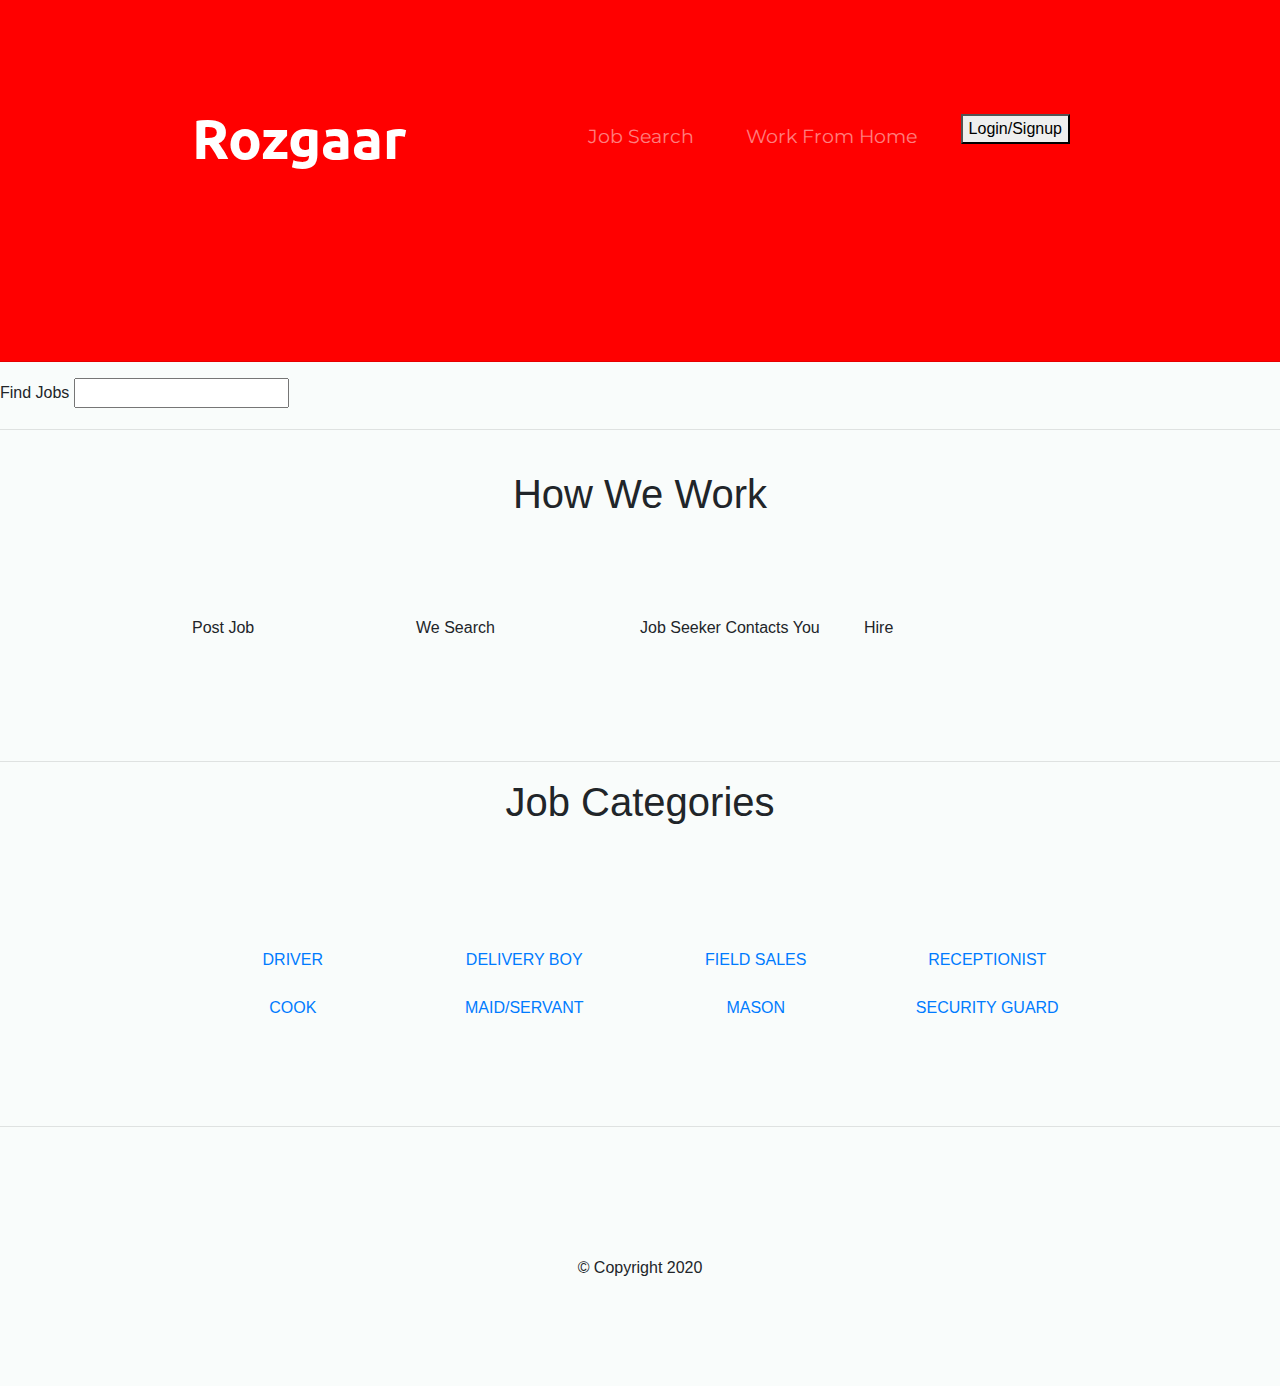
==== index.html @ bdaf6894 "Update index.html" ====
<!DOCTYPE html>
<html lang="en" dir="ltr">

<head>
  <meta charset="utf-8">
  <title>Rozgaar</title>


  <!-- css -->
  <link rel="stylesheet" href="https://stackpath.bootstrapcdn.com/bootstrap/4.4.1/css/bootstrap.min.css" integrity="sha384-Vkoo8x4CGsO3+Hhxv8T/Q5PaXtkKtu6ug5TOeNV6gBiFeWPGFN9MuhOf23Q9Ifjh" crossorigin="anonymous">
  <link rel="stylesheet" href="styles.css">

  <!-- Google Fonts -->
  <link href="https://fonts.googleapis.com/css2?family=Montserrat:wght@400;900&family=Ubuntu&display=swap" rel="stylesheet">

  <!-- Fontawesome icons -->
  <link rel="stylesheet" href="https://use.fontawesome.com/releases/v5.13.0/css/all.css" integrity="sha384-Bfad6CLCknfcloXFOyFnlgtENryhrpZCe29RTifKEixXQZ38WheV+i/6YWSzkz3V" crossorigin="anonymous">

  <!-- bootstrap -->

  <script src="https://code.jquery.com/jquery-3.4.1.slim.min.js" integrity="sha384-J6qa4849blE2+poT4WnyKhv5vZF5SrPo0iEjwBvKU7imGFAV0wwj1yYfoRSJoZ+n" crossorigin="anonymous"></script>
  <script src="https://cdn.jsdelivr.net/npm/popper.js@1.16.0/dist/umd/popper.min.js" integrity="sha384-Q6E9RHvbIyZFJoft+2mJbHaEWldlvI9IOYy5n3zV9zzTtmI3UksdQRVvoxMfooAo" crossorigin="anonymous"></script>
  <script src="https://stackpath.bootstrapcdn.com/bootstrap/4.4.1/js/bootstrap.min.js" integrity="sha384-wfSDF2E50Y2D1uUdj0O3uMBJnjuUD4Ih7YwaYd1iqfktj0Uod8GCExl3Og8ifwB6" crossorigin="anonymous"></script>


</head>

<body>



  <section id="NavBar">


    <div class="container-fluid">

      <nav class="navbar  navbar-expand-lg navbar-dark">
        <a class="navbar-brand" href="">Rozgaar</a>

        <button class="navbar-toggler" type="button" data-toggle="collapse" data-target="#navbarSupportedContent" aria-controls="navbarSupportedContent" aria-expanded="false" aria-label="Toggle navigation">
          <span class="navbar-toggler-icon"></span>
        </button>

        <div class="collapse navbar-collapse" id="navbarSupportedContent">
          <ul class="navbar-nav ml-auto">
            <li class="nav-item">
              <a class="nav-link" href="#SearchTabs">Job Search</a>
            </li>
            <li class="nav-item">
              <a class="nav-link" href="#Categories">Work From Home</a>
            </li>
            <li class="nav-item">
              <button type="button" name="button">Login/Signup</button>
            </li>
          </ul>
        </div>
      </nav>
    </div>

    <hr style="color: grey;">
    </hr>
  </section>








  <section id="SearchTabs">

    <label for="">Find Jobs</label>
    <input type="text" name="" value="">

    <hr style="color: grey;">
    </hr>
    <br>

  </section>










  <section id="WorkFlow">

    <h1 style="text-align : center; ">How We Work</h1>

    <div class="container-fluid row">

      <div class="col">
        <p>Post Job</p>
      </div>

      <div class="col">
        <p>We Search</p>
      </div>

      <div class="col">
        <p>Job Seeker Contacts You</p>
      </div>

      <div class="col">
        <p>Hire</p>
      </div>


    </div>

    <hr style="color: grey;">
    </hr>

  </section>










  <!-- Work Done By :- Abhishek Ranjan Singh -->

  <section id="Categories">

     <h1 class="text-center">Job Categories</h1>

     <div class="container-fluid text-center">

       <div class="row">

         <div class="col-md-3 col-sm-6 col-xs-12">
           <div class="sector-tile"><a href="https://www.google.com"
               style="text-decoration: none !important;">
               <div class="center-block newsectors"><img src="images/taxi-driver-2.png" alt=""></div>
               <div class="category-title">DRIVER</div>
             </a></div>
         </div>

         <div class="col-md-3 col-sm-6 col-xs-12">
           <div class="sector-tile"><a href="https://www.google.com"
               style="text-decoration: none !important;">
               <div class="center-block newsectors"><img src="images/delivery-boy.png" alt=""></div>
               <div class="category-title">DELIVERY BOY</div>
             </a></div>
         </div>

         <div class="col-md-3 col-sm-6 col-xs-12">
           <div class="sector-tile"><a href="https://www.google.com"
               style="text-decoration: none !important;">
               <div class="center-block newsectors"><img src="images/field-sales-2.png" alt=""></div>
               <div class="category-title">FIELD SALES</div>
             </a></div>
         </div>

         <div class="col-md-3 col-sm-6 col-xs-12">
           <div class="sector-tile"><a href="https://www.google.com"
               style="text-decoration: none !important;">
               <div class="center-block newsectors"><img src="images/receptionist-2.png" alt=""></div>
               <div class="category-title">RECEPTIONIST</div>
             </a></div>
         </div>

     </div>


     <div class="row">

       <div class="col-md-3 col-sm-6 col-xs-12">
         <div class="sector-tile"><a href="https://www.google.com"
             style="text-decoration: none !important;">
             <div class="center-block newsectors"><img src="images/cook-2.png" alt=""></div>
             <div class="category-title">COOK</div>
           </a></div>
       </div>

       <div class="col-md-3 col-sm-6 col-xs-12">
         <div class="sector-tile"><a href="https://www.google.com"
             style="text-decoration: none !important;">
            <div class="center-block newsectors"><img src="images/maid-2.png" alt=""></div>
             <div class="category-title">MAID/SERVANT</div>
           </a></div>
       </div>

       <div class="col-md-3 col-sm-6 col-xs-12">
         <div class="sector-tile"><a href="https://www.google.com"
             style="text-decoration: none !important;">
             <div class="center-block newsectors"><img src="images/bricklayer-2.png" alt=""></div>
             <div class="category-title">MASON</div>
           </a></div>
       </div>

       <div class="col-md-3 col-sm-6 col-xs-12">
         <div class="sector-tile"><a href="https://www.google.com"
             style="text-decoration: none !important;">
             <div class="center-block newsectors"><img src="images/security_guard-2.png" alt=""></div>
             <div class="category-title">SECURITY GUARD</div>
           </a></div>
       </div>

   </div>

     </div>

         <hr style="color: grey;">
  </section>










  <section id="AboutUs">

    <footer id="Footer">

      <div class="container-fluid">


        <i class="social-icon fab fa-twitter footer-element"></i>
        <i class="social-icon fab fa-facebook-f footer-element"></i>
        <i class="social-icon fab fa-instagram footer-element"></i>
        <i class="social-icon fas fa-envelope footer-element"></i>

        <p>© Copyright 2020</p>
      </div>
    </footer>

  </section>



  <script src="index.js" charset="utf-8">
    < / script> <
    /body>

    <
    /html>
---- styles.css ----
body{
  background-color: #f9fcfb;

}
.container-fluid{
  padding : 7% 15%;

}
.social-icon{
  margin : 20px  10px;
}
#Footer{
  text-align: center;
}

#NavBar{
  background-color: red;
}

.navbar{
  padding : 0 0 4.5rem;
}

.navbar-brand{
  color: black;
  font-family: "Ubuntu";
  font-size: 3.5rem;
  font-weight: bold;
}

.nav-item{
  padding : 0 18px;
}

.nav-link{
  font-size: 1.2rem;
  font-family: "Montserrat";
}
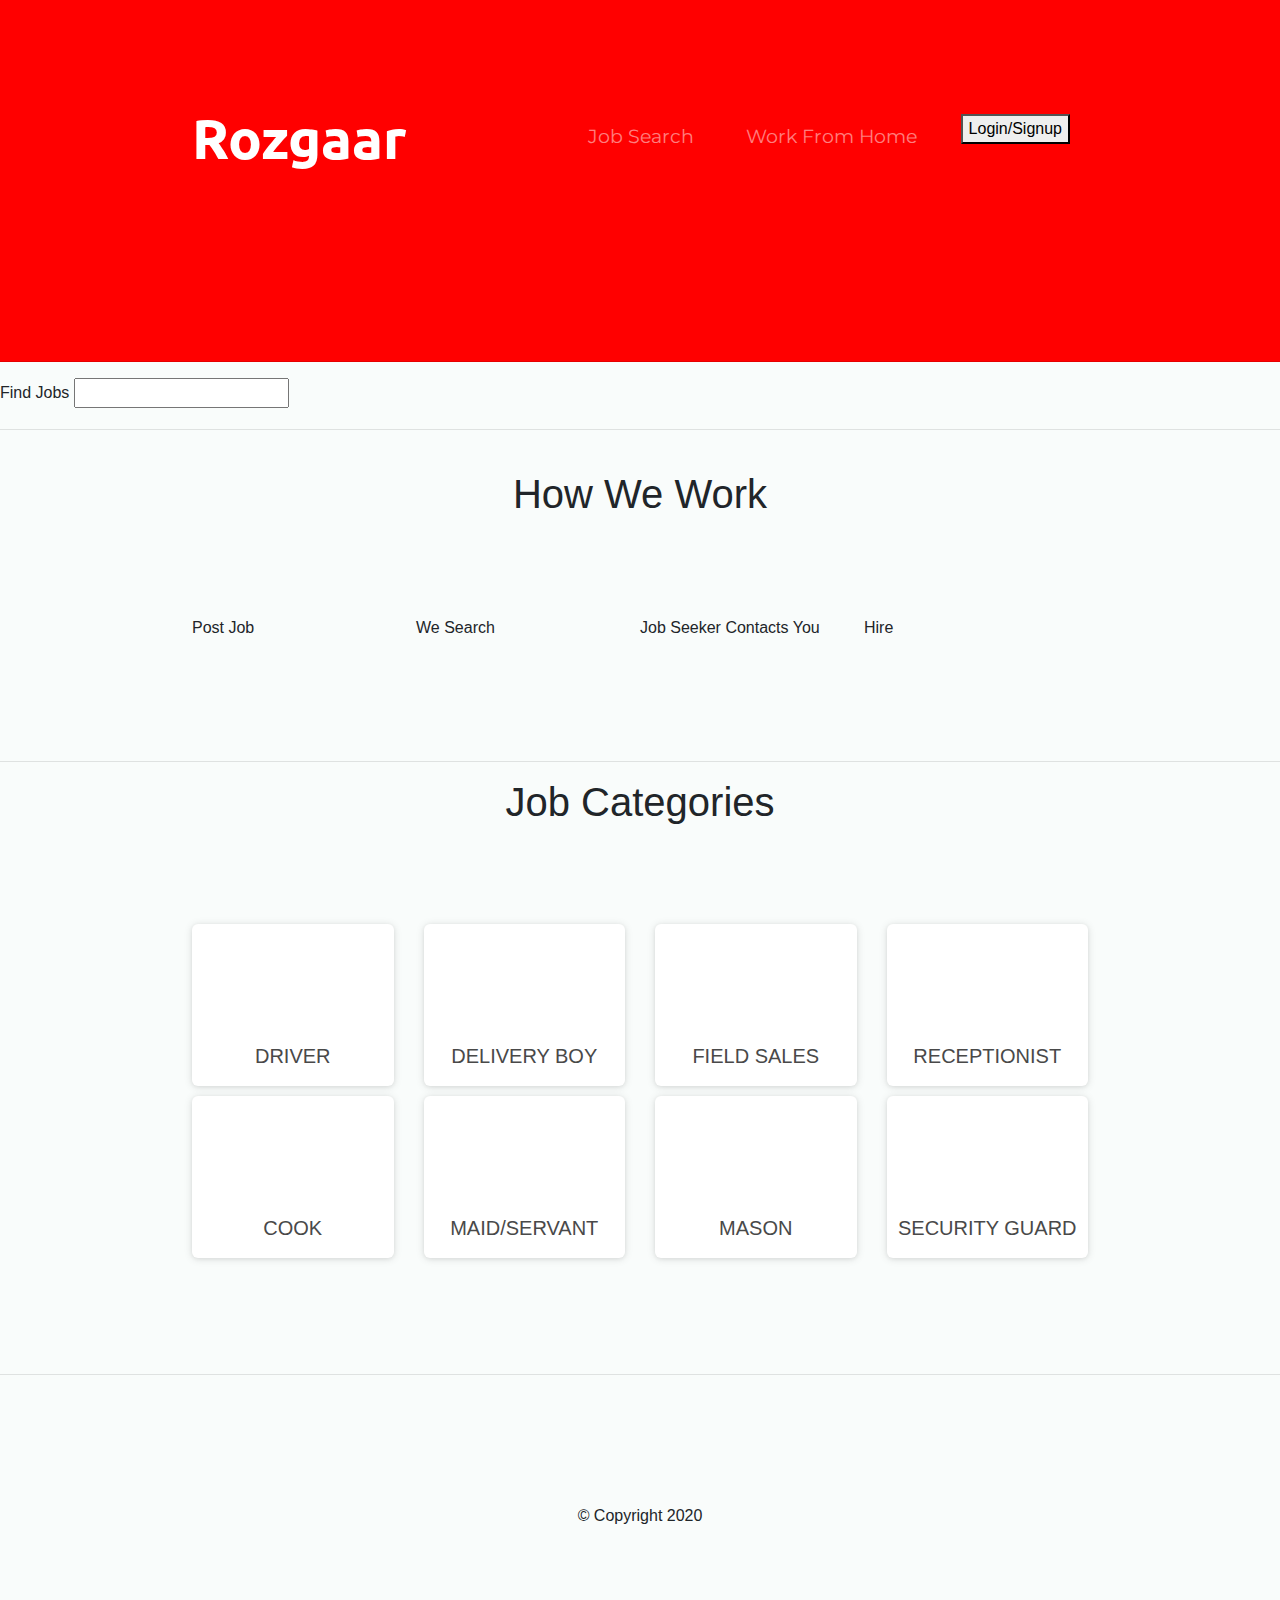
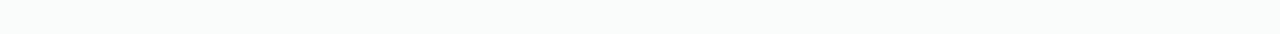
==== commit cc6215f7: "Update index.html" ====
--- a/index.html
+++ b/index.html
@@ -131,86 +131,78 @@
 
   <section id="Categories">
 
-     <h1 class="text-center">Job Categories</h1>
-
-     <div class="container-fluid text-center">
-
-       <div class="row">
-
-         <div class="col-md-3 col-sm-6 col-xs-12">
-           <div class="sector-tile"><a href="https://www.google.com"
-               style="text-decoration: none !important;">
-               <div class="center-block newsectors"><img src="images/taxi-driver-2.png" alt=""></div>
-               <div class="category-title">DRIVER</div>
-             </a></div>
-         </div>
-
-         <div class="col-md-3 col-sm-6 col-xs-12">
-           <div class="sector-tile"><a href="https://www.google.com"
-               style="text-decoration: none !important;">
-               <div class="center-block newsectors"><img src="images/delivery-boy.png" alt=""></div>
-               <div class="category-title">DELIVERY BOY</div>
-             </a></div>
-         </div>
-
-         <div class="col-md-3 col-sm-6 col-xs-12">
-           <div class="sector-tile"><a href="https://www.google.com"
-               style="text-decoration: none !important;">
-               <div class="center-block newsectors"><img src="images/field-sales-2.png" alt=""></div>
-               <div class="category-title">FIELD SALES</div>
-             </a></div>
-         </div>
-
-         <div class="col-md-3 col-sm-6 col-xs-12">
-           <div class="sector-tile"><a href="https://www.google.com"
-               style="text-decoration: none !important;">
-               <div class="center-block newsectors"><img src="images/receptionist-2.png" alt=""></div>
-               <div class="category-title">RECEPTIONIST</div>
-             </a></div>
-         </div>
-
-     </div>
-
-
-     <div class="row">
-
-       <div class="col-md-3 col-sm-6 col-xs-12">
-         <div class="sector-tile"><a href="https://www.google.com"
-             style="text-decoration: none !important;">
-             <div class="center-block newsectors"><img src="images/cook-2.png" alt=""></div>
-             <div class="category-title">COOK</div>
-           </a></div>
-       </div>
-
-       <div class="col-md-3 col-sm-6 col-xs-12">
-         <div class="sector-tile"><a href="https://www.google.com"
-             style="text-decoration: none !important;">
-            <div class="center-block newsectors"><img src="images/maid-2.png" alt=""></div>
-             <div class="category-title">MAID/SERVANT</div>
-           </a></div>
-       </div>
-
-       <div class="col-md-3 col-sm-6 col-xs-12">
-         <div class="sector-tile"><a href="https://www.google.com"
-             style="text-decoration: none !important;">
-             <div class="center-block newsectors"><img src="images/bricklayer-2.png" alt=""></div>
-             <div class="category-title">MASON</div>
-           </a></div>
-       </div>
-
-       <div class="col-md-3 col-sm-6 col-xs-12">
-         <div class="sector-tile"><a href="https://www.google.com"
-             style="text-decoration: none !important;">
-             <div class="center-block newsectors"><img src="images/security_guard-2.png" alt=""></div>
-             <div class="category-title">SECURITY GUARD</div>
-           </a></div>
-       </div>
-
-   </div>
-
-     </div>
-
-         <hr style="color: grey;">
+    <h1 class="text-center">Job Categories</h1>
+
+    <div class="container-fluid text-center">
+
+      <div class="row">
+
+        <div class="col-md-3 col-sm-6 col-xs-12">
+          <div class="sector-tile"><a href="https://www.google.com" style="text-decoration: none !important;">
+              <div class="center-block newsectors"><img src="images/taxi-driver-2.png" alt=""></div>
+              <div class="category-title">DRIVER</div>
+            </a></div>
+        </div>
+
+        <div class="col-md-3 col-sm-6 col-xs-12">
+          <div class="sector-tile"><a href="https://www.google.com" style="text-decoration: none !important;">
+              <div class="center-block newsectors"><img src="images/delivery-boy.png" alt=""></div>
+              <div class="category-title">DELIVERY BOY</div>
+            </a></div>
+        </div>
+
+        <div class="col-md-3 col-sm-6 col-xs-12">
+          <div class="sector-tile"><a href="https://www.google.com" style="text-decoration: none !important;">
+              <div class="center-block newsectors"><img src="images/field-sales-2.png" alt=""></div>
+              <div class="category-title">FIELD SALES</div>
+            </a></div>
+        </div>
+
+        <div class="col-md-3 col-sm-6 col-xs-12">
+          <div class="sector-tile"><a href="https://www.google.com" style="text-decoration: none !important;">
+              <div class="center-block newsectors"><img src="images/receptionist-2.png" alt=""></div>
+              <div class="category-title">RECEPTIONIST</div>
+            </a></div>
+        </div>
+
+      </div>
+
+
+      <div class="row">
+
+        <div class="col-md-3 col-sm-6 col-xs-12">
+          <div class="sector-tile"><a href="https://www.google.com" style="text-decoration: none !important;">
+              <div class="center-block newsectors"><img src="images/cook-2.png" alt=""></div>
+              <div class="category-title">COOK</div>
+            </a></div>
+        </div>
+
+        <div class="col-md-3 col-sm-6 col-xs-12">
+          <div class="sector-tile"><a href="https://www.google.com" style="text-decoration: none !important;">
+              <div class="center-block newsectors"><img src="images/maid-2.png" alt=""></div>
+              <div class="category-title">MAID/SERVANT</div>
+            </a></div>
+        </div>
+
+        <div class="col-md-3 col-sm-6 col-xs-12">
+          <div class="sector-tile"><a href="https://www.google.com" style="text-decoration: none !important;">
+              <div class="center-block newsectors"><img src="images/bricklayer-2.png" alt=""></div>
+              <div class="category-title">MASON</div>
+            </a></div>
+        </div>
+
+        <div class="col-md-3 col-sm-6 col-xs-12">
+          <div class="sector-tile"><a href="https://www.google.com" style="text-decoration: none !important;">
+              <div class="center-block newsectors"><img src="images/security_guard-2.png" alt=""></div>
+              <div class="category-title">SECURITY GUARD</div>
+            </a></div>
+        </div>
+
+      </div>
+
+    </div>
+
+    <hr style="color: grey;">
   </section>
 
 
@@ -243,8 +235,8 @@
 
 
   <script src="index.js" charset="utf-8">
-    < / script> <
-    /body>
-
-    <
-    /html>
+    < / script> < /
+    body >
+
+      <
+      /html>
--- a/styles.css
+++ b/styles.css
@@ -5,8 +5,8 @@
 }
 .container-fluid{
   padding : 7% 15%;
+}
 
-}
 .social-icon{
   margin : 20px  10px;
 }
@@ -37,3 +37,39 @@
   font-size: 1.2rem;
   font-family: "Montserrat";
 }
+
+/* Job Categories Part */
+.text-center{
+  text-align: center;
+}
+.sector-tile {
+  padding-top: 1px;
+  background: #fff;
+  margin-bottom: 10px;
+  box-shadow: 0 1px 8px 0 rgba(0, 0, 0, 0.12), 0 1px 4px 0 rgba(0, 0, 0, 0.06);
+  border-radius: 6px;
+  transition: all 0.1s ease-in-out
+}
+
+.sector-tile:hover {
+  box-shadow: 0 1px 8px 0 rgba(0, 0, 0, 0.72), 0 1px 4px 0 rgba(0, 0, 0, 0.33)
+}
+.category-title {
+  font-size: 20px;
+  font-weight: normal;
+  text-transform: uppercase;
+  padding-bottom: 15px;
+  color: #494949
+}
+.center-block {
+  display: block;
+  margin-right: auto;
+  margin-left: auto
+}
+.newsectors {
+  position: relative;
+  width: 76px;
+  height: 76px;
+  margin-top: 20px;
+  margin-bottom: 20px
+}
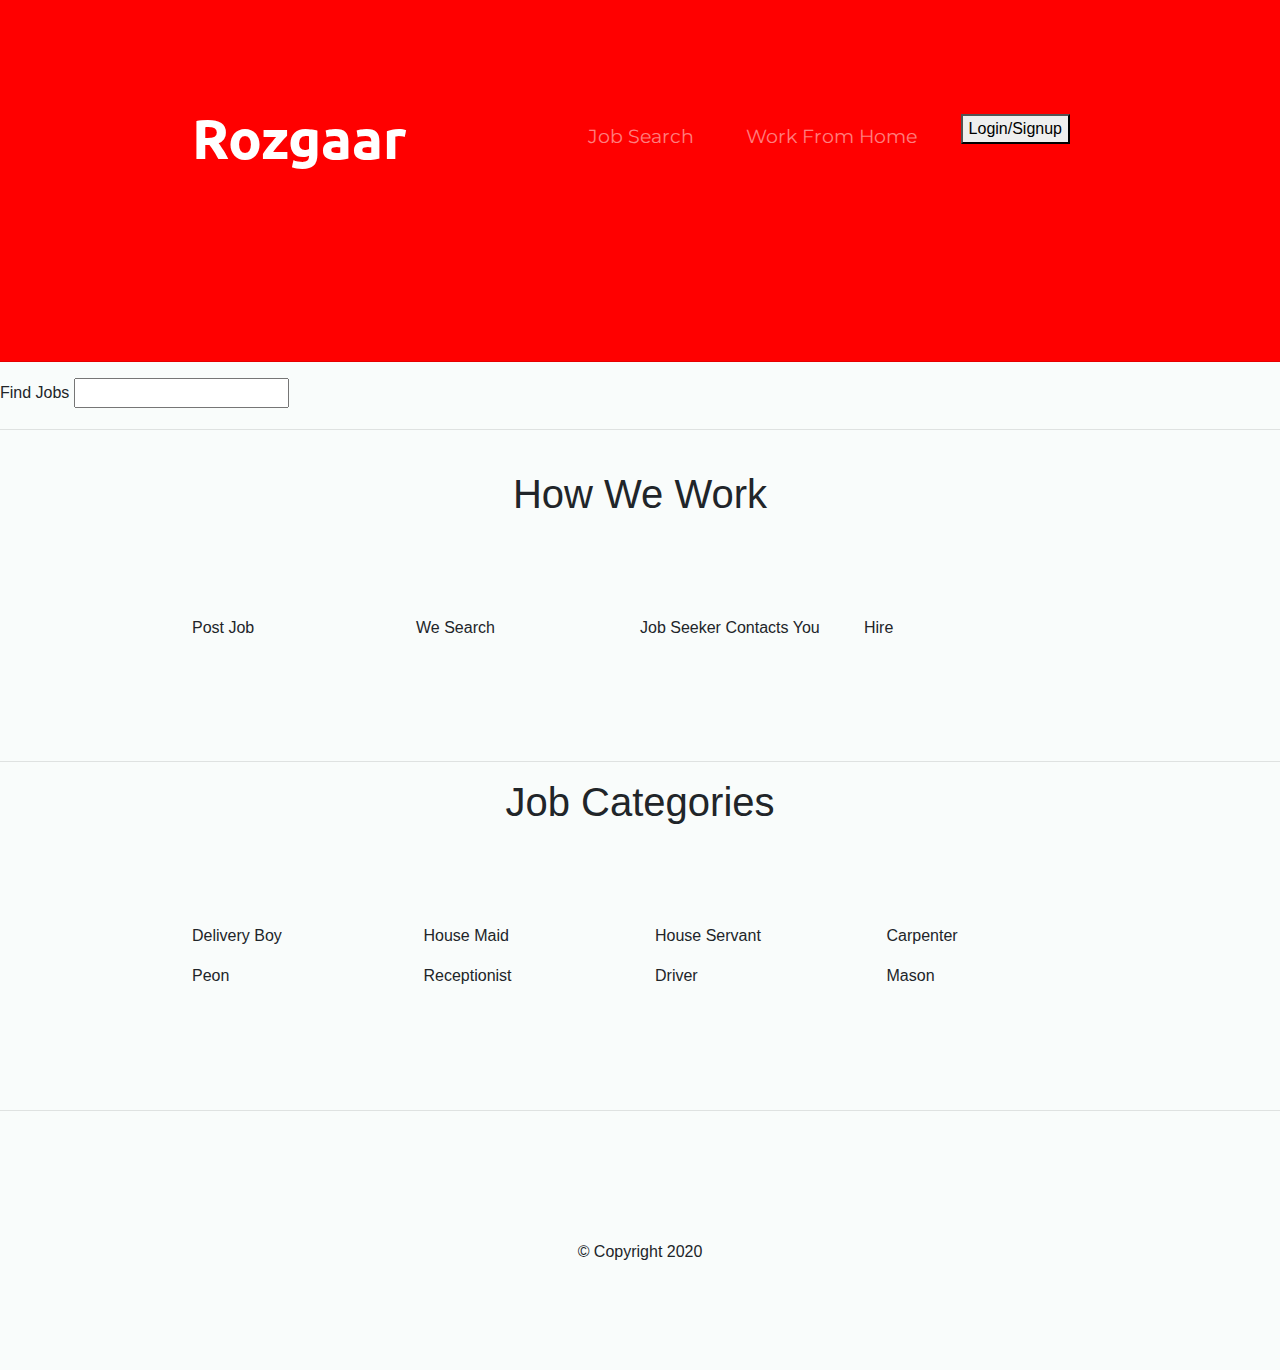
==== commit 9e5c1bc6: "Update index.html" ====
--- a/index.html
+++ b/index.html
@@ -5,7 +5,6 @@
   <meta charset="utf-8">
   <title>Rozgaar</title>
 
-
   <!-- css -->
   <link rel="stylesheet" href="https://stackpath.bootstrapcdn.com/bootstrap/4.4.1/css/bootstrap.min.css" integrity="sha384-Vkoo8x4CGsO3+Hhxv8T/Q5PaXtkKtu6ug5TOeNV6gBiFeWPGFN9MuhOf23Q9Ifjh" crossorigin="anonymous">
   <link rel="stylesheet" href="styles.css">
@@ -22,7 +21,6 @@
   <script src="https://cdn.jsdelivr.net/npm/popper.js@1.16.0/dist/umd/popper.min.js" integrity="sha384-Q6E9RHvbIyZFJoft+2mJbHaEWldlvI9IOYy5n3zV9zzTtmI3UksdQRVvoxMfooAo" crossorigin="anonymous"></script>
   <script src="https://stackpath.bootstrapcdn.com/bootstrap/4.4.1/js/bootstrap.min.js" integrity="sha384-wfSDF2E50Y2D1uUdj0O3uMBJnjuUD4Ih7YwaYd1iqfktj0Uod8GCExl3Og8ifwB6" crossorigin="anonymous"></script>
 
-
 </head>
 
 <body>
@@ -32,178 +30,155 @@
   <section id="NavBar">
 
 
-    <div class="container-fluid">
-
-      <nav class="navbar  navbar-expand-lg navbar-dark">
-        <a class="navbar-brand" href="">Rozgaar</a>
-
-        <button class="navbar-toggler" type="button" data-toggle="collapse" data-target="#navbarSupportedContent" aria-controls="navbarSupportedContent" aria-expanded="false" aria-label="Toggle navigation">
-          <span class="navbar-toggler-icon"></span>
-        </button>
-
-        <div class="collapse navbar-collapse" id="navbarSupportedContent">
-          <ul class="navbar-nav ml-auto">
-            <li class="nav-item">
-              <a class="nav-link" href="#SearchTabs">Job Search</a>
-            </li>
-            <li class="nav-item">
-              <a class="nav-link" href="#Categories">Work From Home</a>
-            </li>
-            <li class="nav-item">
+     <div class="container-fluid">
+
+       <nav class="navbar  navbar-expand-lg navbar-dark">
+         <a class="navbar-brand" href="">Rozgaar</a>
+
+         <button class="navbar-toggler" type="button" data-toggle="collapse" data-target="#navbarSupportedContent" aria-controls="navbarSupportedContent" aria-expanded="false" aria-label="Toggle navigation">
+           <span class="navbar-toggler-icon"></span>
+         </button>
+
+         <div class="collapse navbar-collapse" id="navbarSupportedContent">
+           <ul class="navbar-nav ml-auto">
+             <li class="nav-item">
+               <a class="nav-link" href="#SearchTabs">Job Search</a>
+             </li>
+             <li class="nav-item">
+               <a class="nav-link" href="#Categories">Work From Home</a>
+             </li>
+             <li class="nav-item">
               <button type="button" name="button">Login/Signup</button>
-            </li>
-          </ul>
+             </li>
+           </ul>
+         </div>
+       </nav>
+     </div>
+
+    <hr style="color: grey;"></hr>
+  </section>
+
+
+
+
+
+
+
+
+  <section id="SearchTabs">
+
+     <label for="">Find Jobs</label>
+     <input type="text" name="" value="">
+
+    <hr style="color: grey;"></hr>
+      <br>
+
+  </section>
+
+
+
+
+
+
+
+
+
+
+
+
+  <section id="WorkFlow">
+
+     <h1 style="text-align : center; " >How We Work</h1>
+
+          <div class="container-fluid row">
+
+            <div class="col">
+              <p>Post Job</p>
+          </div>
+
+          <div class="col">
+            <p>We Search</p>
         </div>
-      </nav>
-    </div>
-
-    <hr style="color: grey;">
-    </hr>
-  </section>
-
-
-
-
-
-
-
-
-  <section id="SearchTabs">
-
-    <label for="">Find Jobs</label>
-    <input type="text" name="" value="">
-
-    <hr style="color: grey;">
-    </hr>
-    <br>
-
-  </section>
-
-
-
-
-
-
-
-
-
-
-  <section id="WorkFlow">
-
-    <h1 style="text-align : center; ">How We Work</h1>
-
-    <div class="container-fluid row">
-
-      <div class="col">
-        <p>Post Job</p>
-      </div>
-
-      <div class="col">
-        <p>We Search</p>
-      </div>
-
-      <div class="col">
-        <p>Job Seeker Contacts You</p>
-      </div>
-
-      <div class="col">
-        <p>Hire</p>
-      </div>
-
-
-    </div>
-
-    <hr style="color: grey;">
-    </hr>
-
-  </section>
-
-
-
-
-
-
-
-
-
-
-  <!-- Work Done By :- Abhishek Ranjan Singh -->
+
+         <div class="col">
+          <p>Job Seeker Contacts You</p>
+        </div>
+
+        <div class="col">
+          <p>Hire</p>
+        </div>
+
+
+          </div>
+
+      <hr style="color: grey;"></hr>
+
+  </section>
+
+
+
+
+
+
+
+
+
+
+
 
   <section id="Categories">
 
-    <h1 class="text-center">Job Categories</h1>
-
-    <div class="container-fluid text-center">
-
-      <div class="row">
-
-        <div class="col-md-3 col-sm-6 col-xs-12">
-          <div class="sector-tile"><a href="https://www.google.com" style="text-decoration: none !important;">
-              <div class="center-block newsectors"><img src="images/taxi-driver-2.png" alt=""></div>
-              <div class="category-title">DRIVER</div>
-            </a></div>
-        </div>
-
-        <div class="col-md-3 col-sm-6 col-xs-12">
-          <div class="sector-tile"><a href="https://www.google.com" style="text-decoration: none !important;">
-              <div class="center-block newsectors"><img src="images/delivery-boy.png" alt=""></div>
-              <div class="category-title">DELIVERY BOY</div>
-            </a></div>
-        </div>
-
-        <div class="col-md-3 col-sm-6 col-xs-12">
-          <div class="sector-tile"><a href="https://www.google.com" style="text-decoration: none !important;">
-              <div class="center-block newsectors"><img src="images/field-sales-2.png" alt=""></div>
-              <div class="category-title">FIELD SALES</div>
-            </a></div>
-        </div>
-
-        <div class="col-md-3 col-sm-6 col-xs-12">
-          <div class="sector-tile"><a href="https://www.google.com" style="text-decoration: none !important;">
-              <div class="center-block newsectors"><img src="images/receptionist-2.png" alt=""></div>
-              <div class="category-title">RECEPTIONIST</div>
-            </a></div>
-        </div>
-
-      </div>
-
-
-      <div class="row">
-
-        <div class="col-md-3 col-sm-6 col-xs-12">
-          <div class="sector-tile"><a href="https://www.google.com" style="text-decoration: none !important;">
-              <div class="center-block newsectors"><img src="images/cook-2.png" alt=""></div>
-              <div class="category-title">COOK</div>
-            </a></div>
-        </div>
-
-        <div class="col-md-3 col-sm-6 col-xs-12">
-          <div class="sector-tile"><a href="https://www.google.com" style="text-decoration: none !important;">
-              <div class="center-block newsectors"><img src="images/maid-2.png" alt=""></div>
-              <div class="category-title">MAID/SERVANT</div>
-            </a></div>
-        </div>
-
-        <div class="col-md-3 col-sm-6 col-xs-12">
-          <div class="sector-tile"><a href="https://www.google.com" style="text-decoration: none !important;">
-              <div class="center-block newsectors"><img src="images/bricklayer-2.png" alt=""></div>
-              <div class="category-title">MASON</div>
-            </a></div>
-        </div>
-
-        <div class="col-md-3 col-sm-6 col-xs-12">
-          <div class="sector-tile"><a href="https://www.google.com" style="text-decoration: none !important;">
-              <div class="center-block newsectors"><img src="images/security_guard-2.png" alt=""></div>
-              <div class="category-title">SECURITY GUARD</div>
-            </a></div>
-        </div>
-
-      </div>
-
-    </div>
-
-    <hr style="color: grey;">
-  </section>
+      <h1 style= "text-align : center;" >Job Categories</h1>
+
+     <div class="container-fluid">
+
+       <div class="row">
+
+         <div class="col">
+         <p>Delivery Boy</p>
+         </div>
+
+         <div class="col">
+           <p>House Maid</p>
+           </div>
+
+           <div class="col">
+             <p>House Servant</p>
+           </div>
+
+           <div class="col">
+             <p>Carpenter</p>
+           </div>
+
+       </div>
+
+       <div class="row">
+
+         <div class="col">
+           <p>Peon</p>
+         </div>
+
+         <div class="col">
+           <p>Receptionist</p>
+         </div>
+
+         <div class="col">
+           <p>Driver</p>
+         </div>
+
+         <div class="col">
+            <p>Mason</p>
+         </div>
+       </div>
+
+     </div>
+
+      <hr style="color: grey;"></hr>
+
+  </section>
+
+
+
 
 
 
@@ -221,10 +196,10 @@
       <div class="container-fluid">
 
 
-        <i class="social-icon fab fa-twitter footer-element"></i>
-        <i class="social-icon fab fa-facebook-f footer-element"></i>
-        <i class="social-icon fab fa-instagram footer-element"></i>
-        <i class="social-icon fas fa-envelope footer-element"></i>
+      <i class="social-icon fab fa-twitter footer-element"></i>
+      <i class="social-icon fab fa-facebook-f footer-element"></i>
+      <i class="social-icon fab fa-instagram footer-element"></i>
+      <i class="social-icon fas fa-envelope footer-element"></i>
 
         <p>© Copyright 2020</p>
       </div>
@@ -234,9 +209,7 @@
 
 
 
-  <script src="index.js" charset="utf-8">
-    < / script> < /
-    body >
-
-      <
-      /html>
+  <script src="index.js" charset="utf-8"></ script>
+</body>
+
+</html>
--- a/styles.css
+++ b/styles.css
@@ -1,47 +1,48 @@
-
-body{
+body {
   background-color: #f9fcfb;
-
-}
-.container-fluid{
-  padding : 7% 15%;
 }
 
-.social-icon{
-  margin : 20px  10px;
+.container-fluid {
+  padding: 7% 15%;
 }
-#Footer{
+
+.social-icon {
+  margin: 20px 10px;
+}
+
+#Footer {
   text-align: center;
 }
 
-#NavBar{
+#NavBar {
   background-color: red;
 }
 
-.navbar{
-  padding : 0 0 4.5rem;
+.navbar {
+  padding: 0 0 4.5rem;
 }
 
-.navbar-brand{
+.navbar-brand {
   color: black;
   font-family: "Ubuntu";
   font-size: 3.5rem;
   font-weight: bold;
 }
 
-.nav-item{
-  padding : 0 18px;
+.nav-item {
+  padding: 0 18px;
 }
 
-.nav-link{
+.nav-link {
   font-size: 1.2rem;
   font-family: "Montserrat";
 }
 
 /* Job Categories Part */
-.text-center{
+.text-center {
   text-align: center;
 }
+
 .sector-tile {
   padding-top: 1px;
   background: #fff;
@@ -54,6 +55,7 @@
 .sector-tile:hover {
   box-shadow: 0 1px 8px 0 rgba(0, 0, 0, 0.72), 0 1px 4px 0 rgba(0, 0, 0, 0.33)
 }
+
 .category-title {
   font-size: 20px;
   font-weight: normal;
@@ -61,11 +63,13 @@
   padding-bottom: 15px;
   color: #494949
 }
+
 .center-block {
   display: block;
   margin-right: auto;
   margin-left: auto
 }
+
 .newsectors {
   position: relative;
   width: 76px;
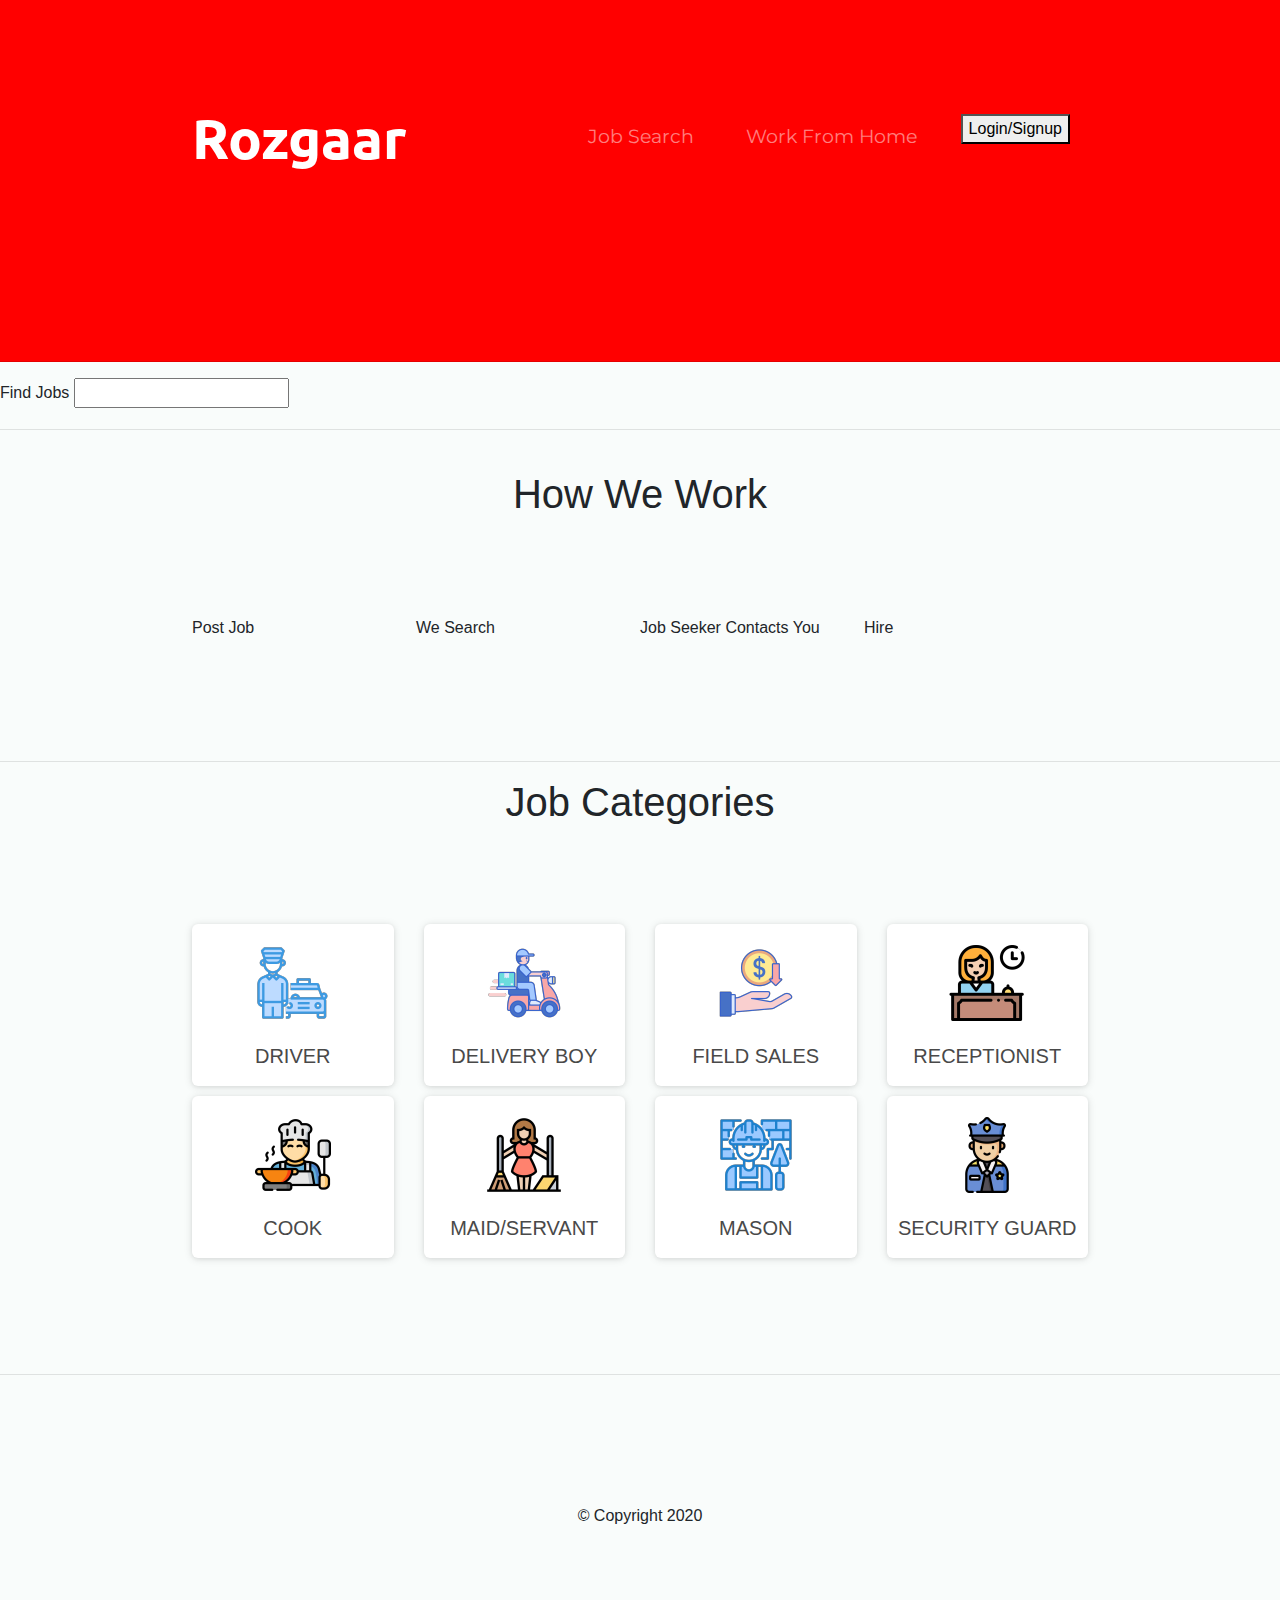
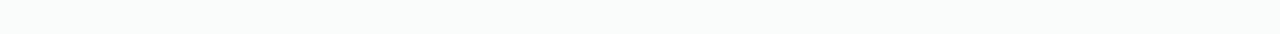
==== commit cc6aa6f4: "Merge pull request #1 from NoobCoder001/abhishek" ====
--- a/index.html
+++ b/index.html
@@ -5,6 +5,7 @@
   <meta charset="utf-8">
   <title>Rozgaar</title>
 
+
   <!-- css -->
   <link rel="stylesheet" href="https://stackpath.bootstrapcdn.com/bootstrap/4.4.1/css/bootstrap.min.css" integrity="sha384-Vkoo8x4CGsO3+Hhxv8T/Q5PaXtkKtu6ug5TOeNV6gBiFeWPGFN9MuhOf23Q9Ifjh" crossorigin="anonymous">
   <link rel="stylesheet" href="styles.css">
@@ -21,6 +22,7 @@
   <script src="https://cdn.jsdelivr.net/npm/popper.js@1.16.0/dist/umd/popper.min.js" integrity="sha384-Q6E9RHvbIyZFJoft+2mJbHaEWldlvI9IOYy5n3zV9zzTtmI3UksdQRVvoxMfooAo" crossorigin="anonymous"></script>
   <script src="https://stackpath.bootstrapcdn.com/bootstrap/4.4.1/js/bootstrap.min.js" integrity="sha384-wfSDF2E50Y2D1uUdj0O3uMBJnjuUD4Ih7YwaYd1iqfktj0Uod8GCExl3Og8ifwB6" crossorigin="anonymous"></script>
 
+
 </head>
 
 <body>
@@ -30,155 +32,186 @@
   <section id="NavBar">
 
 
-     <div class="container-fluid">
-
-       <nav class="navbar  navbar-expand-lg navbar-dark">
-         <a class="navbar-brand" href="">Rozgaar</a>
-
-         <button class="navbar-toggler" type="button" data-toggle="collapse" data-target="#navbarSupportedContent" aria-controls="navbarSupportedContent" aria-expanded="false" aria-label="Toggle navigation">
-           <span class="navbar-toggler-icon"></span>
-         </button>
-
-         <div class="collapse navbar-collapse" id="navbarSupportedContent">
-           <ul class="navbar-nav ml-auto">
-             <li class="nav-item">
-               <a class="nav-link" href="#SearchTabs">Job Search</a>
-             </li>
-             <li class="nav-item">
-               <a class="nav-link" href="#Categories">Work From Home</a>
-             </li>
-             <li class="nav-item">
+    <div class="container-fluid">
+
+      <nav class="navbar  navbar-expand-lg navbar-dark">
+        <a class="navbar-brand" href="">Rozgaar</a>
+
+        <button class="navbar-toggler" type="button" data-toggle="collapse" data-target="#navbarSupportedContent" aria-controls="navbarSupportedContent" aria-expanded="false" aria-label="Toggle navigation">
+          <span class="navbar-toggler-icon"></span>
+        </button>
+
+        <div class="collapse navbar-collapse" id="navbarSupportedContent">
+          <ul class="navbar-nav ml-auto">
+            <li class="nav-item">
+              <a class="nav-link" href="#SearchTabs">Job Search</a>
+            </li>
+            <li class="nav-item">
+              <a class="nav-link" href="#Categories">Work From Home</a>
+            </li>
+            <li class="nav-item">
               <button type="button" name="button">Login/Signup</button>
-             </li>
-           </ul>
-         </div>
-       </nav>
+            </li>
+          </ul>
+        </div>
+      </nav>
+    </div>
+
+    <hr style="color: grey;">
+    </hr>
+  </section>
+
+
+
+
+
+
+
+
+  <section id="SearchTabs">
+
+    <label for="">Find Jobs</label>
+    <input type="text" name="" value="">
+
+    <hr style="color: grey;">
+    </hr>
+    <br>
+
+  </section>
+
+
+
+
+
+
+
+
+
+
+  <section id="WorkFlow">
+
+    <h1 style="text-align : center; ">How We Work</h1>
+
+    <div class="container-fluid row">
+
+      <div class="col">
+        <p>Post Job</p>
+      </div>
+
+      <div class="col">
+        <p>We Search</p>
+      </div>
+
+      <div class="col">
+        <p>Job Seeker Contacts You</p>
+      </div>
+
+      <div class="col">
+        <p>Hire</p>
+      </div>
+
+
+    </div>
+
+    <hr style="color: grey;">
+    </hr>
+
+  </section>
+
+
+
+
+
+
+
+
+
+
+  <!-- Work Done By :- Abhishek Ranjan Singh -->
+
+  <section id="Categories">
+
+     <h1 class="text-center">Job Categories</h1>
+
+     <div class="container-fluid text-center">
+
+       <div class="row">
+
+         <div class="col-md-3 col-sm-6 col-xs-12">
+           <div class="sector-tile"><a href="https://www.google.com"
+               style="text-decoration: none !important;">
+               <div class="center-block newsectors"><img src="images/taxi-driver-2.png" alt=""></div>
+               <div class="category-title">DRIVER</div>
+             </a></div>
+         </div>
+
+         <div class="col-md-3 col-sm-6 col-xs-12">
+           <div class="sector-tile"><a href="https://www.google.com"
+               style="text-decoration: none !important;">
+               <div class="center-block newsectors"><img src="images/delivery-boy.png" alt=""></div>
+               <div class="category-title">DELIVERY BOY</div>
+             </a></div>
+         </div>
+
+         <div class="col-md-3 col-sm-6 col-xs-12">
+           <div class="sector-tile"><a href="https://www.google.com"
+               style="text-decoration: none !important;">
+               <div class="center-block newsectors"><img src="images/field-sales-2.png" alt=""></div>
+               <div class="category-title">FIELD SALES</div>
+             </a></div>
+         </div>
+
+         <div class="col-md-3 col-sm-6 col-xs-12">
+           <div class="sector-tile"><a href="https://www.google.com"
+               style="text-decoration: none !important;">
+               <div class="center-block newsectors"><img src="images/receptionist-2.png" alt=""></div>
+               <div class="category-title">RECEPTIONIST</div>
+             </a></div>
+         </div>
+
      </div>
 
-    <hr style="color: grey;"></hr>
-  </section>
-
-
-
-
-
-
-
-
-  <section id="SearchTabs">
-
-     <label for="">Find Jobs</label>
-     <input type="text" name="" value="">
-
-    <hr style="color: grey;"></hr>
-      <br>
-
-  </section>
-
-
-
-
-
-
-
-
-
-
-
-
-  <section id="WorkFlow">
-
-     <h1 style="text-align : center; " >How We Work</h1>
-
-          <div class="container-fluid row">
-
-            <div class="col">
-              <p>Post Job</p>
-          </div>
-
-          <div class="col">
-            <p>We Search</p>
-        </div>
-
-         <div class="col">
-          <p>Job Seeker Contacts You</p>
-        </div>
-
-        <div class="col">
-          <p>Hire</p>
-        </div>
-
-
-          </div>
-
-      <hr style="color: grey;"></hr>
-
-  </section>
-
-
-
-
-
-
-
-
-
-
-
-
-  <section id="Categories">
-
-      <h1 style= "text-align : center;" >Job Categories</h1>
-
-     <div class="container-fluid">
-
-       <div class="row">
-
-         <div class="col">
-         <p>Delivery Boy</p>
-         </div>
-
-         <div class="col">
-           <p>House Maid</p>
-           </div>
-
-           <div class="col">
-             <p>House Servant</p>
-           </div>
-
-           <div class="col">
-             <p>Carpenter</p>
-           </div>
-
-       </div>
-
-       <div class="row">
-
-         <div class="col">
-           <p>Peon</p>
-         </div>
-
-         <div class="col">
-           <p>Receptionist</p>
-         </div>
-
-         <div class="col">
-           <p>Driver</p>
-         </div>
-
-         <div class="col">
-            <p>Mason</p>
-         </div>
-       </div>
+
+     <div class="row">
+
+       <div class="col-md-3 col-sm-6 col-xs-12">
+         <div class="sector-tile"><a href="https://www.google.com"
+             style="text-decoration: none !important;">
+             <div class="center-block newsectors"><img src="images/cook-2.png" alt=""></div>
+             <div class="category-title">COOK</div>
+           </a></div>
+       </div>
+
+       <div class="col-md-3 col-sm-6 col-xs-12">
+         <div class="sector-tile"><a href="https://www.google.com"
+             style="text-decoration: none !important;">
+            <div class="center-block newsectors"><img src="images/maid-2.png" alt=""></div>
+             <div class="category-title">MAID/SERVANT</div>
+           </a></div>
+       </div>
+
+       <div class="col-md-3 col-sm-6 col-xs-12">
+         <div class="sector-tile"><a href="https://www.google.com"
+             style="text-decoration: none !important;">
+             <div class="center-block newsectors"><img src="images/bricklayer-2.png" alt=""></div>
+             <div class="category-title">MASON</div>
+           </a></div>
+       </div>
+
+       <div class="col-md-3 col-sm-6 col-xs-12">
+         <div class="sector-tile"><a href="https://www.google.com"
+             style="text-decoration: none !important;">
+             <div class="center-block newsectors"><img src="images/security_guard-2.png" alt=""></div>
+             <div class="category-title">SECURITY GUARD</div>
+           </a></div>
+       </div>
+
+   </div>
 
      </div>
 
-      <hr style="color: grey;"></hr>
-
-  </section>
-
-
-
+         <hr style="color: grey;">
+  </section>
 
 
 
@@ -196,10 +229,10 @@
       <div class="container-fluid">
 
 
-      <i class="social-icon fab fa-twitter footer-element"></i>
-      <i class="social-icon fab fa-facebook-f footer-element"></i>
-      <i class="social-icon fab fa-instagram footer-element"></i>
-      <i class="social-icon fas fa-envelope footer-element"></i>
+        <i class="social-icon fab fa-twitter footer-element"></i>
+        <i class="social-icon fab fa-facebook-f footer-element"></i>
+        <i class="social-icon fab fa-instagram footer-element"></i>
+        <i class="social-icon fas fa-envelope footer-element"></i>
 
         <p>© Copyright 2020</p>
       </div>
@@ -209,7 +242,9 @@
 
 
 
-  <script src="index.js" charset="utf-8"></ script>
-</body>
-
-</html>
+  <script src="index.js" charset="utf-8">
+    < / script> <
+    /body>
+
+    <
+    /html>
--- a/styles.css
+++ b/styles.css
@@ -1,48 +1,47 @@
-body {
+
+body{
   background-color: #f9fcfb;
+
+}
+.container-fluid{
+  padding : 7% 15%;
 }
 
-.container-fluid {
-  padding: 7% 15%;
+.social-icon{
+  margin : 20px  10px;
 }
-
-.social-icon {
-  margin: 20px 10px;
-}
-
-#Footer {
+#Footer{
   text-align: center;
 }
 
-#NavBar {
+#NavBar{
   background-color: red;
 }
 
-.navbar {
-  padding: 0 0 4.5rem;
+.navbar{
+  padding : 0 0 4.5rem;
 }
 
-.navbar-brand {
+.navbar-brand{
   color: black;
   font-family: "Ubuntu";
   font-size: 3.5rem;
   font-weight: bold;
 }
 
-.nav-item {
-  padding: 0 18px;
+.nav-item{
+  padding : 0 18px;
 }
 
-.nav-link {
+.nav-link{
   font-size: 1.2rem;
   font-family: "Montserrat";
 }
 
 /* Job Categories Part */
-.text-center {
+.text-center{
   text-align: center;
 }
-
 .sector-tile {
   padding-top: 1px;
   background: #fff;
@@ -55,7 +54,6 @@
 .sector-tile:hover {
   box-shadow: 0 1px 8px 0 rgba(0, 0, 0, 0.72), 0 1px 4px 0 rgba(0, 0, 0, 0.33)
 }
-
 .category-title {
   font-size: 20px;
   font-weight: normal;
@@ -63,13 +61,11 @@
   padding-bottom: 15px;
   color: #494949
 }
-
 .center-block {
   display: block;
   margin-right: auto;
   margin-left: auto
 }
-
 .newsectors {
   position: relative;
   width: 76px;
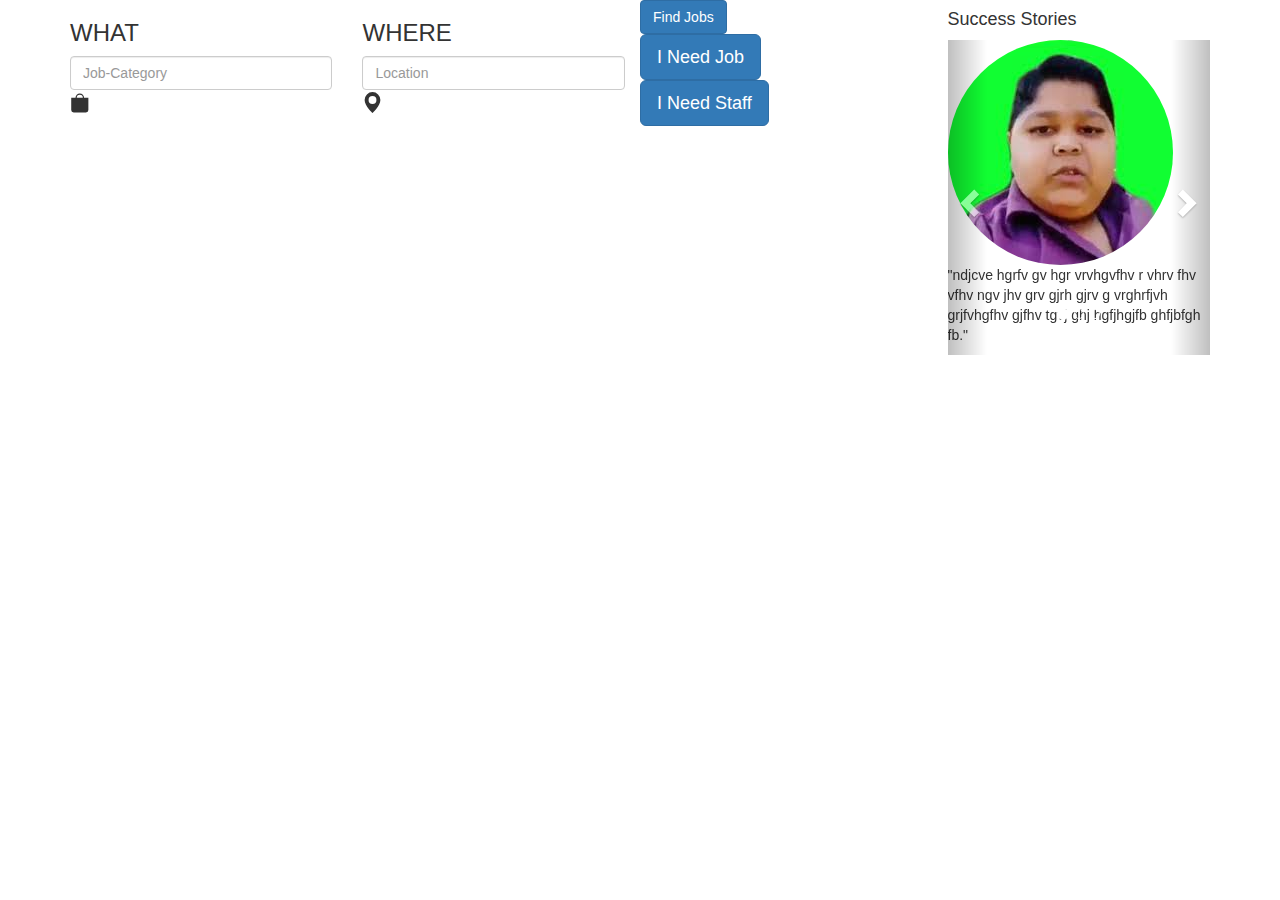
==== commit a9f2150b: "Update index.html" ====
--- a/index.html
+++ b/index.html
@@ -1,250 +1,109 @@
 <!DOCTYPE html>
-<html lang="en" dir="ltr">
+<html lang="en">
 
 <head>
-  <meta charset="utf-8">
-  <title>Rozgaar</title>
+	<meta charset="utf-8">
+	
+	<title>Minimum Bootstrap HTML Skeleton</title>
+	<link rel="stylesheet" media="screen" href="https://cdnjs.cloudflare.com/ajax/libs/twitter-bootstrap/3.3.5/css/bootstrap.min.css">
+	<link rel="stylesheet" href="style.css">
+	
+	<!--  -->
 
+	<style>
 
-  <!-- css -->
-  <link rel="stylesheet" href="https://stackpath.bootstrapcdn.com/bootstrap/4.4.1/css/bootstrap.min.css" integrity="sha384-Vkoo8x4CGsO3+Hhxv8T/Q5PaXtkKtu6ug5TOeNV6gBiFeWPGFN9MuhOf23Q9Ifjh" crossorigin="anonymous">
-  <link rel="stylesheet" href="styles.css">
-
-  <!-- Google Fonts -->
-  <link href="https://fonts.googleapis.com/css2?family=Montserrat:wght@400;900&family=Ubuntu&display=swap" rel="stylesheet">
-
-  <!-- Fontawesome icons -->
-  <link rel="stylesheet" href="https://use.fontawesome.com/releases/v5.13.0/css/all.css" integrity="sha384-Bfad6CLCknfcloXFOyFnlgtENryhrpZCe29RTifKEixXQZ38WheV+i/6YWSzkz3V" crossorigin="anonymous">
-
-  <!-- bootstrap -->
-
-  <script src="https://code.jquery.com/jquery-3.4.1.slim.min.js" integrity="sha384-J6qa4849blE2+poT4WnyKhv5vZF5SrPo0iEjwBvKU7imGFAV0wwj1yYfoRSJoZ+n" crossorigin="anonymous"></script>
-  <script src="https://cdn.jsdelivr.net/npm/popper.js@1.16.0/dist/umd/popper.min.js" integrity="sha384-Q6E9RHvbIyZFJoft+2mJbHaEWldlvI9IOYy5n3zV9zzTtmI3UksdQRVvoxMfooAo" crossorigin="anonymous"></script>
-  <script src="https://stackpath.bootstrapcdn.com/bootstrap/4.4.1/js/bootstrap.min.js" integrity="sha384-wfSDF2E50Y2D1uUdj0O3uMBJnjuUD4Ih7YwaYd1iqfktj0Uod8GCExl3Og8ifwB6" crossorigin="anonymous"></script>
-
+	</style>
 
 </head>
 
 <body>
 
+<div class="container shadow">
+<div class="row">
+  <div class="col-xs-14 col-md-9">
+      <div class="formbox frm">
+          <div class="row">
+  <div class="col-xs-4 ikons">
+   <h3 class="wht">WHAT</h3>
+    <input type="text" class="form-control frmcntrl" placeholder="Job-Category">
+    <i class="ikon"><svg width="1.4em" height="1.8em" viewBox="0 0 16 16" class="bi bi-bag-fill" fill="currentColor" xmlns="http://www.w3.org/2000/svg">
+  <path d="M1 4h14v10a2 2 0 0 1-2 2H3a2 2 0 0 1-2-2V4zm7-2.5A2.5 2.5 0 0 0 5.5 4h-1a3.5 3.5 0 1 1 7 0h-1A2.5 2.5 0 0 0 8 1.5z"/>
+</svg></i>
+  </div>
+  <div class="col-xs-4 ikons">
+   <h3 class="wht ">WHERE</h3>
+      <input type="text" class="form-control frmcntrl" placeholder="Location ">
+   <i class="ikon"><svg width="1.5em" height="1.8em" viewBox="0 0 16 16" class="bi bi-geo-alt" fill="currentColor" xmlns="http://www.w3.org/2000/svg">
+  <path fill-rule="evenodd" d="M8 16s6-5.686 6-10A6 6 0 0 0 2 6c0 4.314 6 10 6 10zm0-7a3 3 0 1 0 0-6 3 3 0 0 0 0 6z"/>
+</svg></i>    
+  </div>
+<div>  
+<button type="button" class="btn btn-primary findlogo">Find Jobs</button>
+<div><button type="button" class="btn btn-primary  btn-lg iwj">I Need Job </button></div>
+      <div><button type="button" class="btn btn-primary btn-lg iwk">I Need Staff</button></div>
+</div>
+</div>
+      </div>
+  </div>
+  <div class="col-xs-4 col-md-3">
+  <div><h4 class="rvw">Success Stories</h4></div>
+  <div id="carousel-example-generic" class="carousel slider " data-ride="carousel">
+  <!-- Indicators -->
+  <ol class="carousel-indicators">
+    <li data-target="#carousel-example-generic" data-slide-to="0" class="active"></li>
+    <li data-target="#carousel-example-generic" data-slide-to="1"></li>
+    <li data-target="#carousel-example-generic" data-slide-to="2"></li>
+  </ol>
 
+  <!-- Wrapper for slides -->
+  <div class="carousel-inner" role="listbox">
+    <div class="item active">
+      <div class="card" >
+  <img src="[data-uri]" class="card-img-top game img-circle" alt="..." >
+  <div class="card-body">
+    <p class="card-text sjana">"ndjcve hgrfv gv hgr vrvhgvfhv r vhrv fhv  vfhv ngv jhv grv gjrh gjrv g vrghrfjvh grjfvhgfhv gjfhv tgvj ghj hgfjhgjfb ghfjbfgh fb."</p>
+  </div>
+</div>
+     
+    </div>
+    <div class="item">
+      <div class="card" >
+  <img src="[data-uri]" class="card-img-top game img-circle" alt="..." >
+  <div class="card-body">
+    <p class="card-text sjana">"Some quick example text to build on the card title and make up the bulk of the card's content."</p>
+  </div>
+</div>
+      
+    </div>
+    <div class="item">
+     <div class="card" >
+  <img src="[data-uri]" class="card-img-top game img-circle" alt="..." >
+  <div class="card-body">
+    <p class="card-text sjana">"aaodv fkej   rjf jr gjrrjg rgkr jgjrgjr ijgrj grjgijrgjr gjigjij gjgjg asde of ejfij rj ijgi rgjifjif     vffi f   fi ffi gif igi f kg ofg   fj gfjg fjgkgf kf."</p>
+  </div>
+</div>
+    </div>
+  </div>
 
-  <section id="NavBar">
+  <!-- Controls -->
+  <a class="left carousel-control" href="#carousel-example-generic" role="button" data-slide="prev">
+    <span class="glyphicon glyphicon-chevron-left" aria-hidden="true"></span>
+    <span class="sr-only">Previous</span>
+  </a>
+  <a class="right carousel-control" href="#carousel-example-generic" role="button" data-slide="next">
+    <span class="glyphicon glyphicon-chevron-right" aria-hidden="true"></span>
+    <span class="sr-only">Next</span>
+  </a>
+</div>
+  </div>
+</div>
+</div>
 
+	<script src="https://cdnjs.cloudflare.com/ajax/libs/jquery/1.11.3/jquery.min.js"></script>
+	<script src="https://cdnjs.cloudflare.com/ajax/libs/twitter-bootstrap/3.3.5/js/bootstrap.min.js"></script>
+	<script>
+	</script>
 
-    <div class="container-fluid">
+</body>
 
-      <nav class="navbar  navbar-expand-lg navbar-dark">
-        <a class="navbar-brand" href="">Rozgaar</a>
-
-        <button class="navbar-toggler" type="button" data-toggle="collapse" data-target="#navbarSupportedContent" aria-controls="navbarSupportedContent" aria-expanded="false" aria-label="Toggle navigation">
-          <span class="navbar-toggler-icon"></span>
-        </button>
-
-        <div class="collapse navbar-collapse" id="navbarSupportedContent">
-          <ul class="navbar-nav ml-auto">
-            <li class="nav-item">
-              <a class="nav-link" href="#SearchTabs">Job Search</a>
-            </li>
-            <li class="nav-item">
-              <a class="nav-link" href="#Categories">Work From Home</a>
-            </li>
-            <li class="nav-item">
-              <button type="button" name="button">Login/Signup</button>
-            </li>
-          </ul>
-        </div>
-      </nav>
-    </div>
-
-    <hr style="color: grey;">
-    </hr>
-  </section>
-
-
-
-
-
-
-
-
-  <section id="SearchTabs">
-
-    <label for="">Find Jobs</label>
-    <input type="text" name="" value="">
-
-    <hr style="color: grey;">
-    </hr>
-    <br>
-
-  </section>
-
-
-
-
-
-
-
-
-
-
-  <section id="WorkFlow">
-
-    <h1 style="text-align : center; ">How We Work</h1>
-
-    <div class="container-fluid row">
-
-      <div class="col">
-        <p>Post Job</p>
-      </div>
-
-      <div class="col">
-        <p>We Search</p>
-      </div>
-
-      <div class="col">
-        <p>Job Seeker Contacts You</p>
-      </div>
-
-      <div class="col">
-        <p>Hire</p>
-      </div>
-
-
-    </div>
-
-    <hr style="color: grey;">
-    </hr>
-
-  </section>
-
-
-
-
-
-
-
-
-
-
-  <!-- Work Done By :- Abhishek Ranjan Singh -->
-
-  <section id="Categories">
-
-     <h1 class="text-center">Job Categories</h1>
-
-     <div class="container-fluid text-center">
-
-       <div class="row">
-
-         <div class="col-md-3 col-sm-6 col-xs-12">
-           <div class="sector-tile"><a href="https://www.google.com"
-               style="text-decoration: none !important;">
-               <div class="center-block newsectors"><img src="images/taxi-driver-2.png" alt=""></div>
-               <div class="category-title">DRIVER</div>
-             </a></div>
-         </div>
-
-         <div class="col-md-3 col-sm-6 col-xs-12">
-           <div class="sector-tile"><a href="https://www.google.com"
-               style="text-decoration: none !important;">
-               <div class="center-block newsectors"><img src="images/delivery-boy.png" alt=""></div>
-               <div class="category-title">DELIVERY BOY</div>
-             </a></div>
-         </div>
-
-         <div class="col-md-3 col-sm-6 col-xs-12">
-           <div class="sector-tile"><a href="https://www.google.com"
-               style="text-decoration: none !important;">
-               <div class="center-block newsectors"><img src="images/field-sales-2.png" alt=""></div>
-               <div class="category-title">FIELD SALES</div>
-             </a></div>
-         </div>
-
-         <div class="col-md-3 col-sm-6 col-xs-12">
-           <div class="sector-tile"><a href="https://www.google.com"
-               style="text-decoration: none !important;">
-               <div class="center-block newsectors"><img src="images/receptionist-2.png" alt=""></div>
-               <div class="category-title">RECEPTIONIST</div>
-             </a></div>
-         </div>
-
-     </div>
-
-
-     <div class="row">
-
-       <div class="col-md-3 col-sm-6 col-xs-12">
-         <div class="sector-tile"><a href="https://www.google.com"
-             style="text-decoration: none !important;">
-             <div class="center-block newsectors"><img src="images/cook-2.png" alt=""></div>
-             <div class="category-title">COOK</div>
-           </a></div>
-       </div>
-
-       <div class="col-md-3 col-sm-6 col-xs-12">
-         <div class="sector-tile"><a href="https://www.google.com"
-             style="text-decoration: none !important;">
-            <div class="center-block newsectors"><img src="images/maid-2.png" alt=""></div>
-             <div class="category-title">MAID/SERVANT</div>
-           </a></div>
-       </div>
-
-       <div class="col-md-3 col-sm-6 col-xs-12">
-         <div class="sector-tile"><a href="https://www.google.com"
-             style="text-decoration: none !important;">
-             <div class="center-block newsectors"><img src="images/bricklayer-2.png" alt=""></div>
-             <div class="category-title">MASON</div>
-           </a></div>
-       </div>
-
-       <div class="col-md-3 col-sm-6 col-xs-12">
-         <div class="sector-tile"><a href="https://www.google.com"
-             style="text-decoration: none !important;">
-             <div class="center-block newsectors"><img src="images/security_guard-2.png" alt=""></div>
-             <div class="category-title">SECURITY GUARD</div>
-           </a></div>
-       </div>
-
-   </div>
-
-     </div>
-
-         <hr style="color: grey;">
-  </section>
-
-
-
-
-
-
-
-
-
-
-  <section id="AboutUs">
-
-    <footer id="Footer">
-
-      <div class="container-fluid">
-
-
-        <i class="social-icon fab fa-twitter footer-element"></i>
-        <i class="social-icon fab fa-facebook-f footer-element"></i>
-        <i class="social-icon fab fa-instagram footer-element"></i>
-        <i class="social-icon fas fa-envelope footer-element"></i>
-
-        <p>© Copyright 2020</p>
-      </div>
-    </footer>
-
-  </section>
-
-
-
-  <script src="index.js" charset="utf-8">
-    < / script> <
-    /body>
-
-    <
-    /html>
+</html>
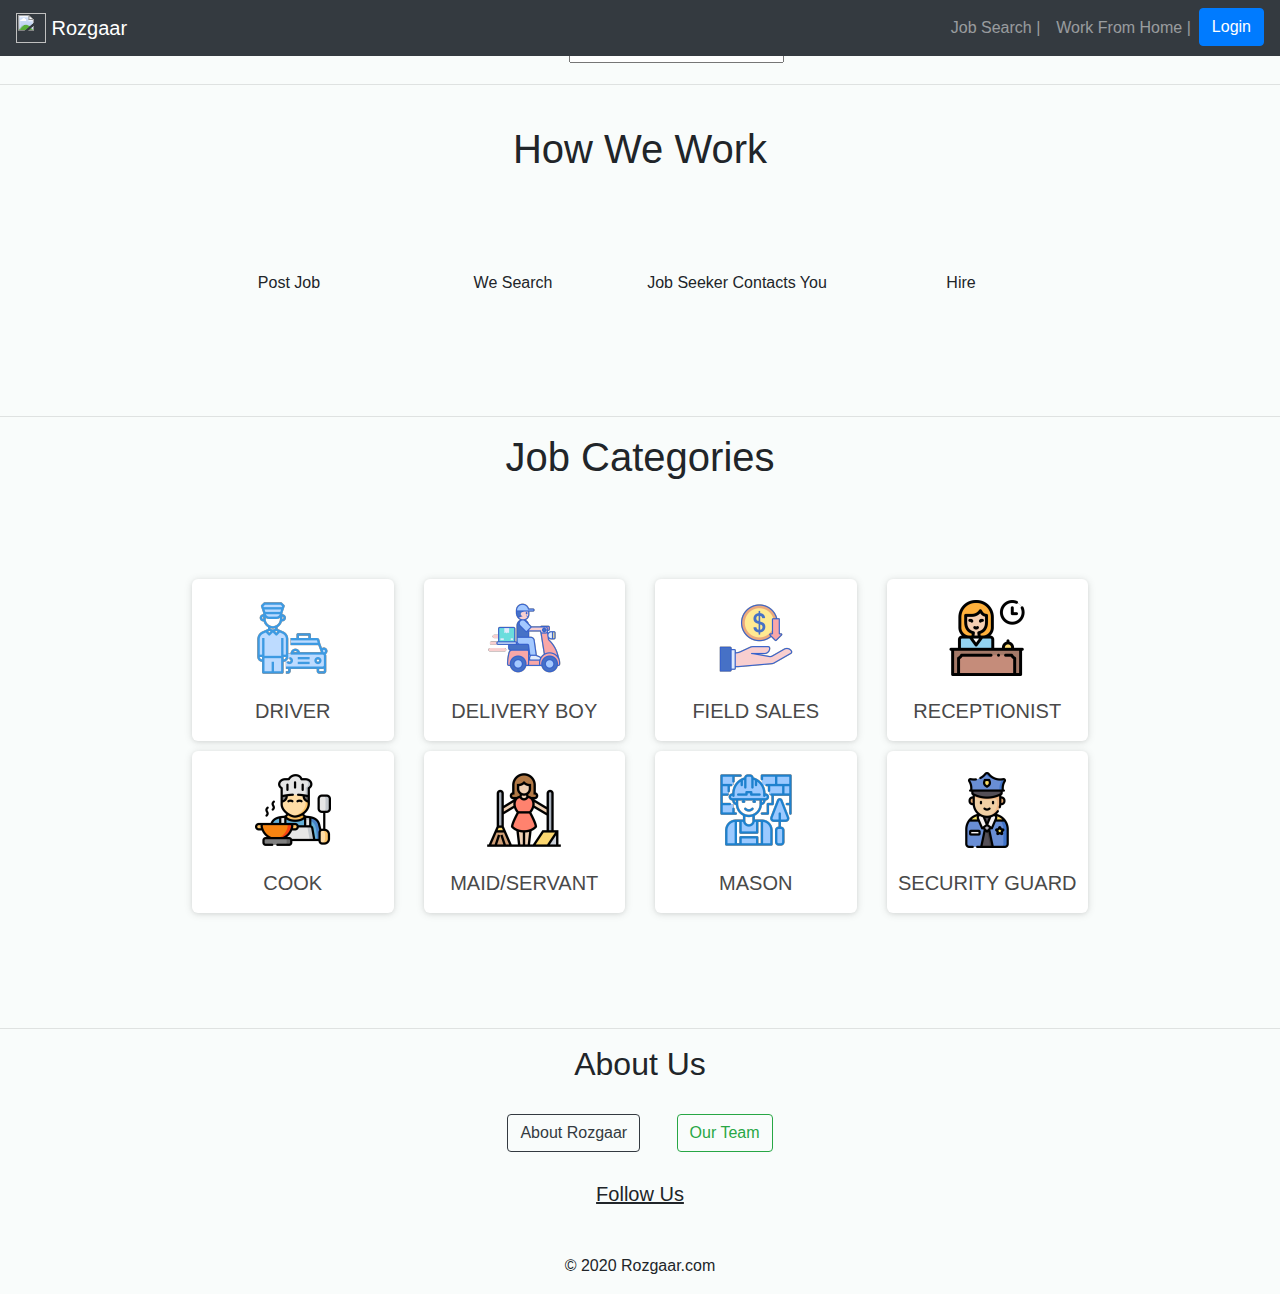
==== commit c5ee99b2: "first commit by Ayush Raj" ====
--- a/index.html
+++ b/index.html
@@ -1,109 +1,248 @@
 <!DOCTYPE html>
-<html lang="en">
+<html lang="en" dir="ltr">
 
 <head>
-	<meta charset="utf-8">
-	
-	<title>Minimum Bootstrap HTML Skeleton</title>
-	<link rel="stylesheet" media="screen" href="https://cdnjs.cloudflare.com/ajax/libs/twitter-bootstrap/3.3.5/css/bootstrap.min.css">
-	<link rel="stylesheet" href="style.css">
-	
-	<!--  -->
-
-	<style>
-
-	</style>
+  <meta charset="utf-8">
+  <title>Rozgaar</title>
+
+  <!-- css -->
+  <link rel="stylesheet" href="https://stackpath.bootstrapcdn.com/bootstrap/4.4.1/css/bootstrap.min.css" integrity="sha384-Vkoo8x4CGsO3+Hhxv8T/Q5PaXtkKtu6ug5TOeNV6gBiFeWPGFN9MuhOf23Q9Ifjh" crossorigin="anonymous">
+  <link rel="stylesheet" href="styles.css">
+  <link rel="icon" href="favicon.ico">
+
+  <!-- Google Fonts -->
+  <link href="https://fonts.googleapis.com/css2?family=Montserrat:wght@400;900&family=Ubuntu&display=swap" rel="stylesheet">
+
+  <!-- Fontawesome icons -->
+  <link rel="stylesheet" href="https://use.fontawesome.com/releases/v5.13.0/css/all.css" integrity="sha384-Bfad6CLCknfcloXFOyFnlgtENryhrpZCe29RTifKEixXQZ38WheV+i/6YWSzkz3V" crossorigin="anonymous">
+
+  <!-- bootstrap -->
+  <script src="https://code.jquery.com/jquery-3.4.1.slim.min.js" integrity="sha384-J6qa4849blE2+poT4WnyKhv5vZF5SrPo0iEjwBvKU7imGFAV0wwj1yYfoRSJoZ+n" crossorigin="anonymous"></script>
+  <script src="https://cdn.jsdelivr.net/npm/popper.js@1.16.0/dist/umd/popper.min.js" integrity="sha384-Q6E9RHvbIyZFJoft+2mJbHaEWldlvI9IOYy5n3zV9zzTtmI3UksdQRVvoxMfooAo" crossorigin="anonymous"></script>
+  <script src="https://stackpath.bootstrapcdn.com/bootstrap/4.4.1/js/bootstrap.min.js" integrity="sha384-wfSDF2E50Y2D1uUdj0O3uMBJnjuUD4Ih7YwaYd1iqfktj0Uod8GCExl3Og8ifwB6" crossorigin="anonymous"></script>
 
 </head>
 
 <body>
 
-<div class="container shadow">
-<div class="row">
-  <div class="col-xs-14 col-md-9">
-      <div class="formbox frm">
-          <div class="row">
-  <div class="col-xs-4 ikons">
-   <h3 class="wht">WHAT</h3>
-    <input type="text" class="form-control frmcntrl" placeholder="Job-Category">
-    <i class="ikon"><svg width="1.4em" height="1.8em" viewBox="0 0 16 16" class="bi bi-bag-fill" fill="currentColor" xmlns="http://www.w3.org/2000/svg">
-  <path d="M1 4h14v10a2 2 0 0 1-2 2H3a2 2 0 0 1-2-2V4zm7-2.5A2.5 2.5 0 0 0 5.5 4h-1a3.5 3.5 0 1 1 7 0h-1A2.5 2.5 0 0 0 8 1.5z"/>
-</svg></i>
-  </div>
-  <div class="col-xs-4 ikons">
-   <h3 class="wht ">WHERE</h3>
-      <input type="text" class="form-control frmcntrl" placeholder="Location ">
-   <i class="ikon"><svg width="1.5em" height="1.8em" viewBox="0 0 16 16" class="bi bi-geo-alt" fill="currentColor" xmlns="http://www.w3.org/2000/svg">
-  <path fill-rule="evenodd" d="M8 16s6-5.686 6-10A6 6 0 0 0 2 6c0 4.314 6 10 6 10zm0-7a3 3 0 1 0 0-6 3 3 0 0 0 0 6z"/>
-</svg></i>    
-  </div>
-<div>  
-<button type="button" class="btn btn-primary findlogo">Find Jobs</button>
-<div><button type="button" class="btn btn-primary  btn-lg iwj">I Need Job </button></div>
-      <div><button type="button" class="btn btn-primary btn-lg iwk">I Need Staff</button></div>
-</div>
-</div>
-      </div>
-  </div>
-  <div class="col-xs-4 col-md-3">
-  <div><h4 class="rvw">Success Stories</h4></div>
-  <div id="carousel-example-generic" class="carousel slider " data-ride="carousel">
-  <!-- Indicators -->
-  <ol class="carousel-indicators">
-    <li data-target="#carousel-example-generic" data-slide-to="0" class="active"></li>
-    <li data-target="#carousel-example-generic" data-slide-to="1"></li>
-    <li data-target="#carousel-example-generic" data-slide-to="2"></li>
-  </ol>
-
-  <!-- Wrapper for slides -->
-  <div class="carousel-inner" role="listbox">
-    <div class="item active">
-      <div class="card" >
-  <img src="[data-uri]" class="card-img-top game img-circle" alt="..." >
-  <div class="card-body">
-    <p class="card-text sjana">"ndjcve hgrfv gv hgr vrvhgvfhv r vhrv fhv  vfhv ngv jhv grv gjrh gjrv g vrghrfjvh grjfvhgfhv gjfhv tgvj ghj hgfjhgjfb ghfjbfgh fb."</p>
-  </div>
-</div>
-     
+
+
+  <section id="NavBar">
+
+    <nav class="navbar fixed-top bg-dark navbar-expand-lg navbar-dark">
+
+      <a class="navbar-brand" href="#">
+        <img src="favicon.ico" width="30" height="30" class="d-inline-block align-top" alt="" loading="lazy">
+        Rozgaar</a>
+
+      <button class="navbar-toggler" type="button" data-toggle="collapse" data-target="#navbarSupportedContent" aria-controls="navbarSupportedContent" aria-expanded="false" aria-label="Toggle navigation">
+        <span class="navbar-toggler-icon"></span>
+      </button>
+
+      <div class="collapse navbar-collapse" id="navbarSupportedContent">
+        <ul class="navbar-nav ml-auto">
+
+          <li class="nav-item">
+            <a class="nav-link" href="#SearchTabs">Job Search | </a>
+          </li>
+          <li class="nav-item">
+            <a class="nav-link" href="#Categories"> Work From Home | </a>
+          </li>
+          <li class="nav-item">
+            <button type="button" class="btn btn-primary"> Login</button>
+          </li>
+
+        </ul>
+      </div>
+    </nav>
+
+
+
+    <hr style="color: grey;">
+    </hr>
+  </section>
+
+
+
+
+
+
+
+
+  <section id="SearchTabs">
+
+    <label for="">Find Jobs</label>
+    <input type="text" name="" value="">
+
+    <hr style="color: grey;">
+    </hr>
+    <br>
+
+  </section>
+
+
+
+
+
+
+
+
+
+
+  <section id="WorkFlow">
+
+    <h1 style="text-align : center; ">How We Work</h1>
+
+    <div class="container-fluid row">
+
+      <div class="col">
+        <p>Post Job</p>
+      </div>
+
+      <div class="col">
+        <p>We Search</p>
+      </div>
+
+      <div class="col">
+        <p>Job Seeker Contacts You</p>
+      </div>
+
+      <div class="col">
+        <p>Hire</p>
+      </div>
+
+
     </div>
-    <div class="item">
-      <div class="card" >
-  <img src="[data-uri]" class="card-img-top game img-circle" alt="..." >
-  <div class="card-body">
-    <p class="card-text sjana">"Some quick example text to build on the card title and make up the bulk of the card's content."</p>
-  </div>
-</div>
-      
+
+    <hr style="color: grey;">
+    </hr>
+
+  </section>
+
+
+  <!-- Work Done By :- Abhishek Ranjan Singh -->
+
+  <section id="Categories">
+
+    <h1 class="text-center">Job Categories</h1>
+
+    <div class="container-fluid text-center">
+
+      <div class="row">
+
+        <div class="col-md-3 col-sm-6 col-xs-12">
+          <div class="sector-tile"><a href="https://www.google.com" style="text-decoration: none !important;">
+              <div class="center-block newsectors"><img src="images/taxi-driver-2.png" alt=""></div>
+              <div class="category-title">DRIVER</div>
+            </a></div>
+        </div>
+
+        <div class="col-md-3 col-sm-6 col-xs-12">
+          <div class="sector-tile"><a href="https://www.google.com" style="text-decoration: none !important;">
+              <div class="center-block newsectors"><img src="images/delivery-boy.png" alt=""></div>
+              <div class="category-title">DELIVERY BOY</div>
+            </a></div>
+        </div>
+
+        <div class="col-md-3 col-sm-6 col-xs-12">
+          <div class="sector-tile"><a href="https://www.google.com" style="text-decoration: none !important;">
+              <div class="center-block newsectors"><img src="images/field-sales-2.png" alt=""></div>
+              <div class="category-title">FIELD SALES</div>
+            </a></div>
+        </div>
+
+        <div class="col-md-3 col-sm-6 col-xs-12">
+          <div class="sector-tile"><a href="https://www.google.com" style="text-decoration: none !important;">
+              <div class="center-block newsectors"><img src="images/receptionist-2.png" alt=""></div>
+              <div class="category-title">RECEPTIONIST</div>
+            </a></div>
+        </div>
+
+      </div>
+
+
+      <div class="row">
+
+        <div class="col-md-3 col-sm-6 col-xs-12">
+          <div class="sector-tile"><a href="https://www.google.com" style="text-decoration: none !important;">
+              <div class="center-block newsectors"><img src="images/cook-2.png" alt=""></div>
+              <div class="category-title">COOK</div>
+            </a></div>
+        </div>
+
+        <div class="col-md-3 col-sm-6 col-xs-12">
+          <div class="sector-tile"><a href="https://www.google.com" style="text-decoration: none !important;">
+              <div class="center-block newsectors"><img src="images/maid-2.png" alt=""></div>
+              <div class="category-title">MAID/SERVANT</div>
+            </a></div>
+        </div>
+
+        <div class="col-md-3 col-sm-6 col-xs-12">
+          <div class="sector-tile"><a href="https://www.google.com" style="text-decoration: none !important;">
+              <div class="center-block newsectors"><img src="images/bricklayer-2.png" alt=""></div>
+              <div class="category-title">MASON</div>
+            </a></div>
+        </div>
+
+        <div class="col-md-3 col-sm-6 col-xs-12">
+          <div class="sector-tile"><a href="https://www.google.com" style="text-decoration: none !important;">
+              <div class="center-block newsectors"><img src="images/security_guard-2.png" alt=""></div>
+              <div class="category-title">SECURITY GUARD</div>
+            </a></div>
+        </div>
+
+      </div>
+
     </div>
-    <div class="item">
-     <div class="card" >
-  <img src="[data-uri]" class="card-img-top game img-circle" alt="..." >
-  <div class="card-body">
-    <p class="card-text sjana">"aaodv fkej   rjf jr gjrrjg rgkr jgjrgjr ijgrj grjgijrgjr gjigjij gjgjg asde of ejfij rj ijgi rgjifjif     vffi f   fi ffi gif igi f kg ofg   fj gfjg fjgkgf kf."</p>
-  </div>
-</div>
+
+    <hr style="color: grey;">
+  </section>
+
+
+
+
+
+
+
+
+
+
+  <section id="AboutUs">
+
+    <div class="contact-me">
+      <h2 class="about">About Us</h2>
+
+        <div id="container" class="team">
+          <button type="button" class="btn btn-outline-dark mr-3 "> About Rozgaar</button>
+        <a href="team.html"><button type="button" class="btn btn-outline-success  ml-3 "> Our Team</button></a>
+
+        </div>
+
+      </div>
+
+
+
+    <div class="bottom-container">
+      <u><h5>Follow Us</h5></u>
+      <ul class="list-unstyled text-small">
+        <a href="https://twitter.com/?lang=en"> <i class="social-icon fab fa-twitter footer-element"></i></a>
+        <a href="https://www.facebook.com/"> <i class="social-icon fab fa-facebook-f footer-element"></i></a>
+        <a href="https://www.instagram.com/"> <i class="social-icon fab fa-instagram footer-element"></i></a>
+        <a href="https://mail.google.com/"> <i class="social-icon fas fa-envelope footer-element"></i></a>
+      </ul>
+
+      <p>© 2020 Rozgaar.com</p>
     </div>
-  </div>
-
-  <!-- Controls -->
-  <a class="left carousel-control" href="#carousel-example-generic" role="button" data-slide="prev">
-    <span class="glyphicon glyphicon-chevron-left" aria-hidden="true"></span>
-    <span class="sr-only">Previous</span>
-  </a>
-  <a class="right carousel-control" href="#carousel-example-generic" role="button" data-slide="next">
-    <span class="glyphicon glyphicon-chevron-right" aria-hidden="true"></span>
-    <span class="sr-only">Next</span>
-  </a>
-</div>
-  </div>
-</div>
-</div>
-
-	<script src="https://cdnjs.cloudflare.com/ajax/libs/jquery/1.11.3/jquery.min.js"></script>
-	<script src="https://cdnjs.cloudflare.com/ajax/libs/twitter-bootstrap/3.3.5/js/bootstrap.min.js"></script>
-	<script>
-	</script>
-
-</body>
-
-</html>
+
+
+
+  </section>
+
+  <script src="index.js" charset="utf-8">
+    < / script>
+
+    <
+    /body >
+
+    <
+    /html>
--- a/styles.css
+++ b/styles.css
@@ -0,0 +1,94 @@
+
+body{
+  background-color: #f9fcfb;
+    margin: 0;
+     text-align: center;
+    /* font-family: 'Merriweather', serif; */
+
+
+}
+.container-fluid{
+  padding : 7% 15%;
+
+}
+.social-icon{
+  margin : 10px  10px;
+}
+.Footer{
+  text-align: center;
+}
+/* #NavBar{
+  background-color: grey;
+}
+
+.navbar{
+  padding : 0 0 4.5rem;
+}
+
+.navbar-brand{
+  margin-left: 25px ;
+  color: black;
+  font-family: "Ubuntu";
+  font-size: 3.5rem;
+  font-weight: bold;
+}
+
+.nav-item{
+  padding : 0 18px;
+}
+
+.nav-link{
+  font-size: 1.2rem;
+  font-family: "Montserrat";
+} */
+
+/* Job Categories Part */
+.text-center{
+text-align: center;
+}
+.sector-tile {
+padding-top: 1px;
+background: #fff;
+margin-bottom: 10px;
+box-shadow: 0 1px 8px 0 rgba(0, 0, 0, 0.12), 0 1px 4px 0 rgba(0, 0, 0, 0.06);
+border-radius: 6px;
+transition: all 0.1s ease-in-out
+}
+
+.sector-tile:hover {
+box-shadow: 0 1px 8px 0 rgba(0, 0, 0, 0.72), 0 1px 4px 0 rgba(0, 0, 0, 0.33)
+}
+.category-title {
+font-size: 20px;
+font-weight: normal;
+  text-transform: uppercase;
+  padding-bottom: 15px;
+  color: #494949
+}
+.center-block {
+  display: block;
+  margin-right: auto;
+  margin-left: auto
+}
+.newsectors {
+  position: relative;
+  width: 76px;
+  height: 76px;
+  margin-top: 20px;
+  margin-bottom: 20px
+}
+
+.about{
+  margin-bottom: 30px;
+  
+}
+
+.team{
+  margin-bottom: 30px;
+}
+
+
+.mast{
+  text-align: center;
+
+}
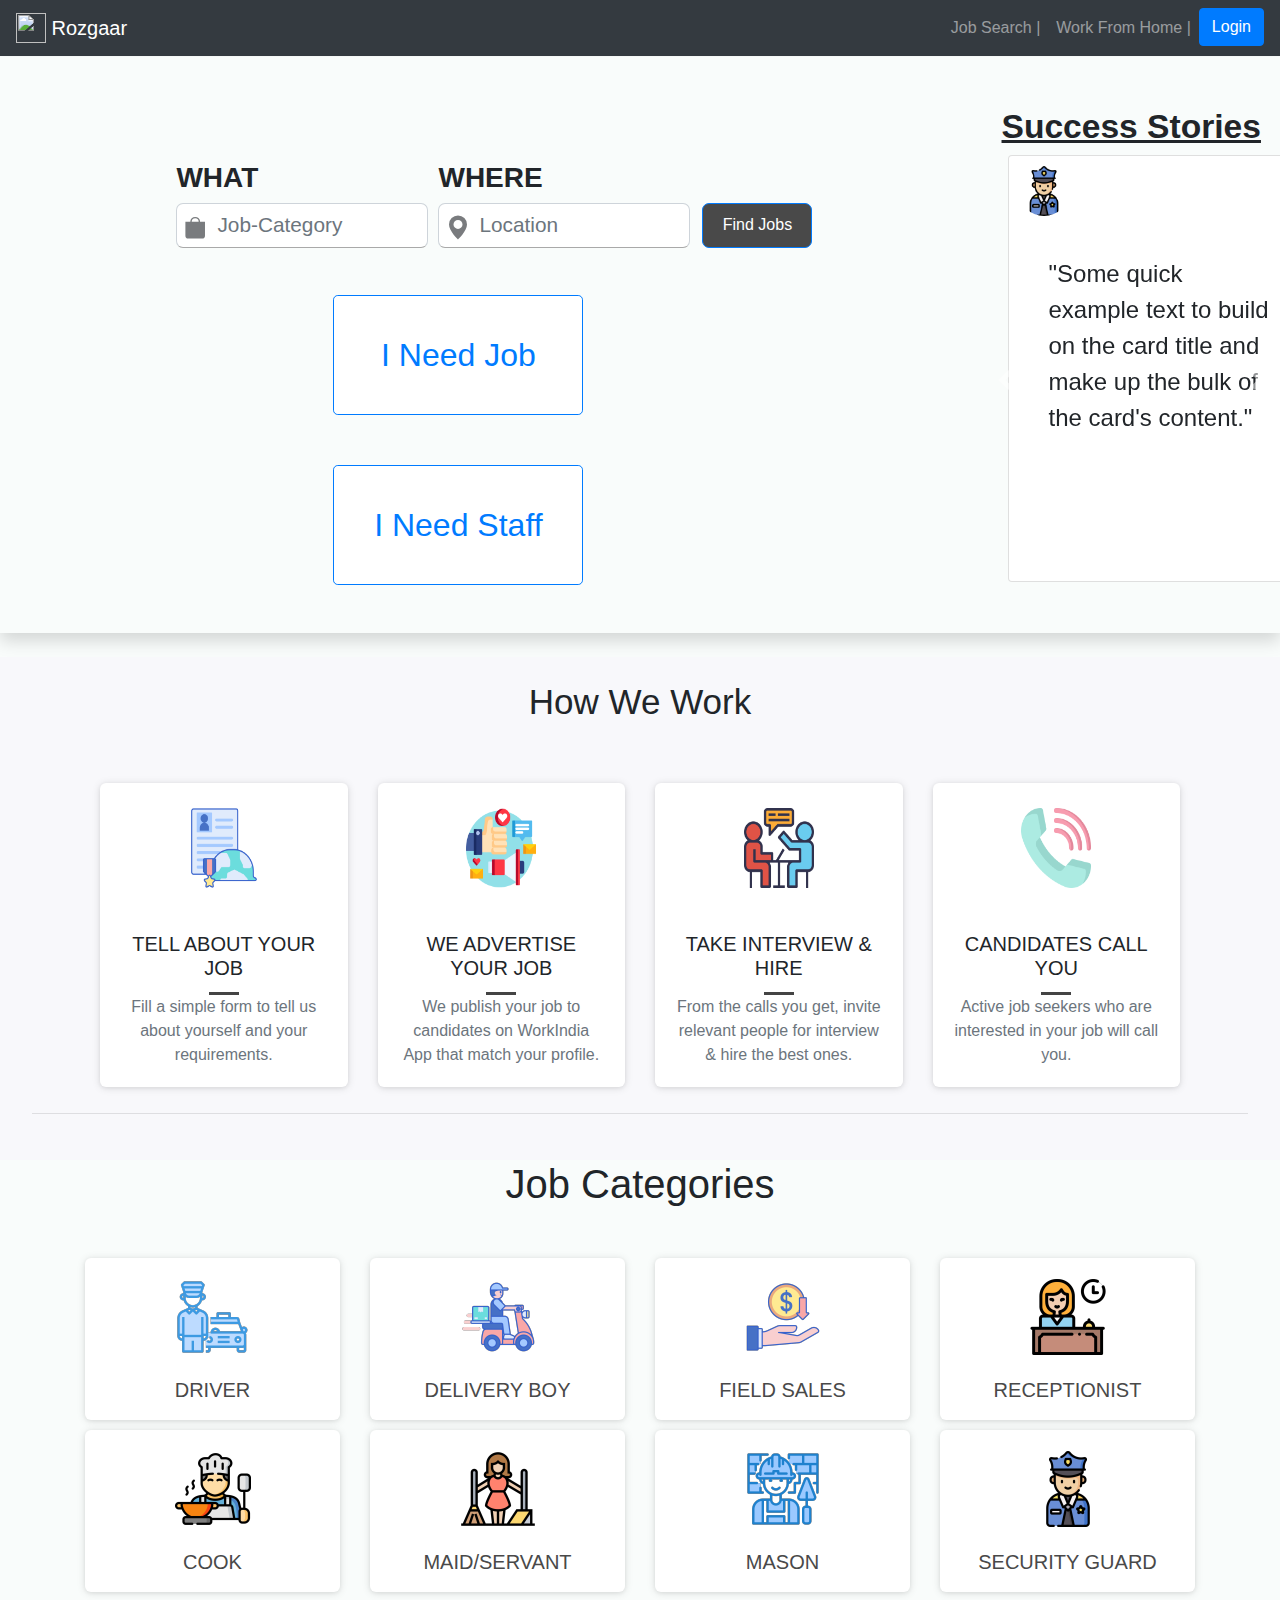
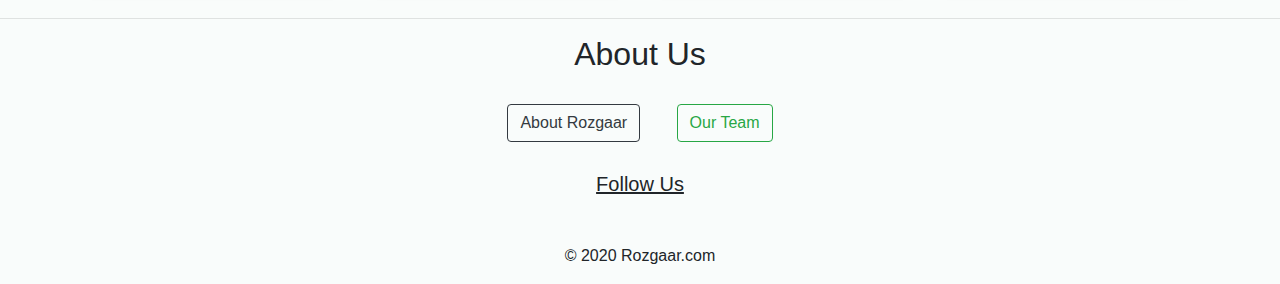
==== commit abf92fb7: "Add files via upload" ====
--- a/index.html
+++ b/index.html
@@ -6,7 +6,7 @@
   <title>Rozgaar</title>
 
   <!-- css -->
-  <link rel="stylesheet" href="https://stackpath.bootstrapcdn.com/bootstrap/4.4.1/css/bootstrap.min.css" integrity="sha384-Vkoo8x4CGsO3+Hhxv8T/Q5PaXtkKtu6ug5TOeNV6gBiFeWPGFN9MuhOf23Q9Ifjh" crossorigin="anonymous">
+  <link rel="stylesheet" href="https://stackpath.bootstrapcdn.com/bootstrap/4.5.2/css/bootstrap.min.css" integrity="sha384-JcKb8q3iqJ61gNV9KGb8thSsNjpSL0n8PARn9HuZOnIxN0hoP+VmmDGMN5t9UJ0Z" crossorigin="anonymous">
   <link rel="stylesheet" href="styles.css">
   <link rel="icon" href="favicon.ico">
 
@@ -59,7 +59,6 @@
 
 
     <hr style="color: grey;">
-    </hr>
   </section>
 
 
@@ -68,16 +67,88 @@
 
 
 
-
+<!--work done by:- saurav-->
   <section id="SearchTabs">
-
-    <label for="">Find Jobs</label>
-    <input type="text" name="" value="">
-
-    <hr style="color: grey;">
-    </hr>
-    <br>
-
+   <br>
+
+   <div class="shadow">
+
+   <div class="row ">
+    <div class="col-md-9 xp">
+    <form>
+  <div class="form-row align-items-center forms">
+    <div class="col-sm-4 my-1 ikons">
+      <label class="sr-only" for="inlineFormInputName">Name</label>
+      <h3 class="wht">WHAT</h3>
+      <input type="text" class="form-control frmcntrl" id="inlineFormInputName" placeholder="Job-Category">
+      <i class="ikon"><svg width="1.4em" height="1.8em" viewBox="0 0 16 16" class="bi bi-bag-fill" fill="currentColor" xmlns="http://www.w3.org/2000/svg">
+  <path d="M1 4h14v10a2 2 0 0 1-2 2H3a2 2 0 0 1-2-2V4zm7-2.5A2.5 2.5 0 0 0 5.5 4h-1a3.5 3.5 0 1 1 7 0h-1A2.5 2.5 0 0 0 8 1.5z"/>
+</svg></i>
+    </div>
+    <div class="col-sm-4 my-1 ikons">
+      <label class="sr-only" for="inlineFormInputName">Name</label>
+      <h3 class="wht">WHERE</h3>
+      <input type="text" class="form-control frmcntrl" id="inlineFormInputName" placeholder="Location">
+      <i class="ikon"><svg width="1.5em" height="1.8em" viewBox="0 0 16 16" class="bi bi-geo-alt" fill="currentColor" xmlns="http://www.w3.org/2000/svg">
+  <path fill-rule="evenodd" d="M8 16s6-5.686 6-10A6 6 0 0 0 2 6c0 4.314 6 10 6 10zm0-7a3 3 0 1 0 0-6 3 3 0 0 0 0 6z"/>
+</svg></i>
+    </div>
+    <div class="col-auto my-1">
+      <button type="submit" class="btn btn-primary findlogo">Find Jobs</button>
+    </div>
+  </div>
+  <div><button type="button"  class="btn btn-outline-primary btn-lg iwj">I Need Job </button></div>
+      <div><button type="button"  class="btn btn-outline-primary btn-lg iwk">I Need Staff</button></div>
+      <br><br>
+</form>
+    </div>
+    <div class="col-md-3 lp">
+        <div><h4 class="rvw">Success Stories</h4></div>
+        <div id="carouselExampleIndicators" class="carousel slide slider" data-ride="carousel">
+  <ol class="carousel-indicators">
+    <li data-target="#carouselExampleIndicators" data-slide-to="0" class="active"></li>
+    <li data-target="#carouselExampleIndicators" data-slide-to="1"></li>
+    <li data-target="#carouselExampleIndicators" data-slide-to="2"></li>
+  </ol>
+  <div class="carousel-inner">
+    <div class="carousel-item active">
+      <div class="card setcrd" style="width: 18rem;">
+  <img src="images/security_guard-2.png" class="card-img-top rounded-circle game" alt="...">
+  <div class="card-body">
+    <p class="card-text sjana">"Some quick example text to build on the card title and make up the bulk of the card's content."</p>
+  </div>
+</div>
+    </div>
+    <div class="carousel-item">
+       <div class="card setcrd" style="width: 18rem;">
+  <img src="images/cook-2.png" class="card-img-top rounded-circle game" alt="...">
+  <div class="card-body">
+    <p class="card-text sjana">"Some quick example text to build on the card title and make up the bulk of the card's content."</p>
+  </div>
+</div>
+    </div>
+    <div class="carousel-item">
+       <div class="card setcrd" style="width: 18rem;">
+  <img src="images/maid-2.png" class="card-img-top rounded-circle game" alt="...">
+  <div class="card-body">
+    <p class="card-text sjana">"Some quick example text to build on the card title and make up the bulk of the card's content."</p>
+  </div>
+</div>
+    </div>
+  </div>
+  <a class="carousel-control-prev" href="#carouselExampleIndicators" role="button" data-slide="prev">
+    <span class="carousel-control-prev-icon" aria-hidden="true"></span>
+    <span class="sr-only">Previous</span>
+  </a>
+  <a class="carousel-control-next" href="#carouselExampleIndicators" role="button" data-slide="next">
+    <span class="carousel-control-next-icon" aria-hidden="true"></span>
+    <span class="sr-only">Next</span>
+  </a>
+</div>
+    </div>
+  </div>
+   </div>
+   <br>
   </section>
 
 
@@ -89,44 +160,90 @@
 
 
 
-  <section id="WorkFlow">
-
-    <h1 style="text-align : center; ">How We Work</h1>
-
-    <div class="container-fluid row">
-
-      <div class="col">
-        <p>Post Job</p>
-      </div>
-
-      <div class="col">
-        <p>We Search</p>
-      </div>
-
-      <div class="col">
-        <p>Job Seeker Contacts You</p>
-      </div>
-
-      <div class="col">
-        <p>Hire</p>
-      </div>
-
-
-    </div>
-
-    <hr style="color: grey;">
-    </hr>
-
-  </section>
+  <!--   how we work :- job done by sunny-->
+
+      <section class="services-area" style="background: #f8f8fb; padding-top: 24px; padding-bottom: 30px;">
+          <div class="container">
+              <div class="row">
+                  <div class="col-lg-12 text-center services-title">
+                      <h1 class="text-center " style="margin-bottom: 50px;"> How We Work</h1>
+                         <!-- <div style="margin:0 auto;width:60px;height:10px;border-bottom:4px solid #444444;"></div> -->
+
+                  </div>
+              </div>
+              <div class="container services-list">
+                  <div class="row">
+                      <div class="col-lg-3 col-md-6 col-sm-12">
+                          <div class="services">
+                              <div class="sevices-img text-center py-4" style="padding: 10px 10px; border-radius: 8px;">
+                                  <img src="./images/form.png" alt="Services-1" width="70" height="80">
+
+                              </div>
+                              <div class="card-body text-center">
+                                  <h5 class="card-title text-uppercase font-roboto">TELL ABOUT YOUR JOB</h5>
+                                  <div style="margin:0 auto;width:30px;height:0;border-bottom:3px solid #444444;"></div>
+                                  <p class="card-text text-secondary">
+                                    Fill a simple form to tell us about yourself and your requirements.
+                                  </p>
+                              </div>
+                          </div>
+                      </div>
+                      <div class="col-lg-3 col-md-6 col-sm-12">
+                          <div class="services">
+                              <div class="sevices-img text-center py-4" style="padding: 10px 10px; border-radius: 8px;">
+                                  <img src="./images/campaign.png" alt="Services-2" width="70" height="80">
+                              </div>
+                              <div class="card-body text-center">
+                                  <h5 class="card-title text-uppercase font-roboto">WE ADVERTISE YOUR JOB</h5>
+                                  <div style="margin:0 auto;width:30px;height:0;border-bottom:3px solid #444444;"></div>
+                                  <p class="card-text text-secondary">
+                                    We publish your job to candidates on WorkIndia App that match your profile.
+                                  </p>
+                              </div>
+                          </div>
+                      </div>
+                      <div class="col-lg-3 col-md-6 col-sm-12">
+                          <div class="services">
+                              <div class="sevices-img text-center py-4" style="padding: 10px 10px; border-radius: 8px;">
+                                  <img src="./images/interview.png" alt="Services-3" width="70" height="80">
+                              </div>
+                              <div class="card-body text-center">
+                                  <h5 class="card-title text-uppercase font-roboto">TAKE INTERVIEW &amp; HIRE</h5>
+                                  <div style="margin:0 auto;width:30px;height:0;border-bottom:3px solid #444444;"></div>
+                                  <p class="card-text text-secondary">
+                                      From the calls you get, invite relevant people for interview &amp; hire the best ones.
+                                  </p>
+                              </div>
+                          </div>
+                      </div>
+                      <div class="col-lg-3 col-md-6 col-sm-12">
+                          <div class="services">
+                              <div class="sevices-img text-center py-4" style="padding: 10px 10px; border-radius: 8px;">
+                                  <img src="./images/phone.png" alt="Services-4" width="70" height="80">
+                              </div>
+                              <div class="card-body text-center">
+                                  <h5 class="card-title text-uppercase font-roboto">CANDIDATES CALL YOU</h5>
+                                  <div style="margin:0 auto;width:30px;height:0;border-bottom:3px solid #444444;"></div>
+                                  <p class="card-text text-secondary">
+                                    Active job seekers who are interested in your job will call you.
+                                  </p>
+                              </div>
+                          </div>
+                      </div>
+                  </div>
+              </div>
+          </div>
+            <hr style="color: grey;">
+      </section>
 
 
   <!-- Work Done By :- Abhishek Ranjan Singh -->
 
   <section id="Categories">
 
-    <h1 class="text-center">Job Categories</h1>
-
-    <div class="container-fluid text-center">
+    <h1 class="text-center " style="margin-bottom: 50px;">Job Categories</h1>
+
+    <div class="container text-center">
 
       <div class="row">
 
@@ -207,7 +324,7 @@
 
 
 
-  <section id="AboutUs">
+  <section id="AboutUs" class="babu">
 
     <div class="contact-me">
       <h2 class="about">About Us</h2>
@@ -238,11 +355,8 @@
 
   </section>
 
-  <script src="index.js" charset="utf-8">
-    < / script>
-
-    <
-    /body >
-
-    <
-    /html>
+       <script src="index.js" charset="utf-8"></script>
+
+    </body>
+
+    </html>
--- a/styles.css
+++ b/styles.css
@@ -2,10 +2,10 @@
 body{
   background-color: #f9fcfb;
     margin: 0;
-     text-align: center;
-    /* font-family: 'Merriweather', serif; */
-
-
+}
+.babu
+{
+    text-align: center;
 }
 .container-fluid{
   padding : 7% 15%;
@@ -41,6 +41,39 @@
   font-size: 1.2rem;
   font-family: "Montserrat";
 } */
+
+
+/*  how to work */
+
+.services-area{
+    padding: 7rem 2rem;
+}
+
+ .services-area .services-title{
+    padding: 0 14rem;
+}
+
+.services-area .services-title h1{
+    font-size: 35px;
+}
+
+ .services-area .services{
+
+    padding-top: 1px;
+    background: #fff;
+    margin-top: 10px;
+    margin-bottom: 10px;
+    box-shadow: 0 1px 8px 0 rgba(0, 0, 0, 0.12), 0 1px 4px 0 rgba(0, 0, 0, 0.06);
+    border-radius: 6px;
+    transition: all 0.1s ease-in-out
+
+}
+
+.services-area .services:hover{
+
+    box-shadow: 0 1px 8px 0 rgba(0, 0, 0, 0.72), 0 1px 4px 0 rgba(0, 0, 0, 0.33)
+}
+
 
 /* Job Categories Part */
 .text-center{
@@ -80,15 +113,121 @@
 
 .about{
   margin-bottom: 30px;
-  
+
 }
 
 .team{
   margin-bottom: 30px;
 }
-
-
 .mast{
   text-align: center;
-
-}
+}
+.shadow
+{
+    width:100%;
+}
+
+.forms
+{
+    margin-top: 100px;
+    margin-left:18%;
+}
+.frmcntrl
+{
+    height:45px;
+    border-radius:7px;
+    font-size: 1.3em;
+    border-bottom-color: darkgrey;
+}
+
+.findlogo
+{
+    margin-top: 13px;
+    margin-left: 2px;
+    height:45px;
+    border-radius:7px;
+    width:110px;
+    background-color:#494949;
+}
+.findlogo:hover
+{
+    background-color:rgb(30,40,50);
+}
+.wht
+{
+    font-family:sans-serif;
+    font-weight:600;
+}
+.ikon
+{
+    position: relative;
+  opacity: 0.6;
+  top:-35px;
+    left:8px;
+}
+.ikons input[type=text]
+{
+   padding-left: 40px;
+}
+.iwj
+{
+    height:120px;
+    width:250px;
+   margin-right: 30%;
+    margin-top: 15px;
+    font-size:2em;
+    margin-left:35%;
+    background-color: white;
+    /*text-decoration-color: #494949;*/
+}
+.iwj:hover
+{
+    background-color:rgb(30,40,50);
+}
+.iwk
+{
+    height:120px;
+    width:250px;
+   margin-left: 35%;
+    margin-top: 50px;
+    font-size:2em;
+    background-color: white;
+  /*  text-decoration-color: #494949;*/
+}
+.iwk:hover
+{
+    background-color:rgb(30,40,50)
+}
+.rvw
+{
+    text-align:center;
+    font-family:sans-serif;
+    font-weight:600;
+    margin-top:50px;
+    font-size: 2.1em;
+    text-decoration: underline;
+}
+.slider
+{
+    height:450px;
+}
+.game
+{
+    height:50px;
+    width: 50px;
+    margin-left: 10px;
+    margin-top:10px;
+}
+.sjana
+{
+ font-size:1.5em;
+    margin-top: 20px;
+    margin-left:20px;
+    font-family:sans-serif;
+}
+.setcrd
+{
+    margin-left: 25px;
+    width:100%;
+    height:427px;
+}
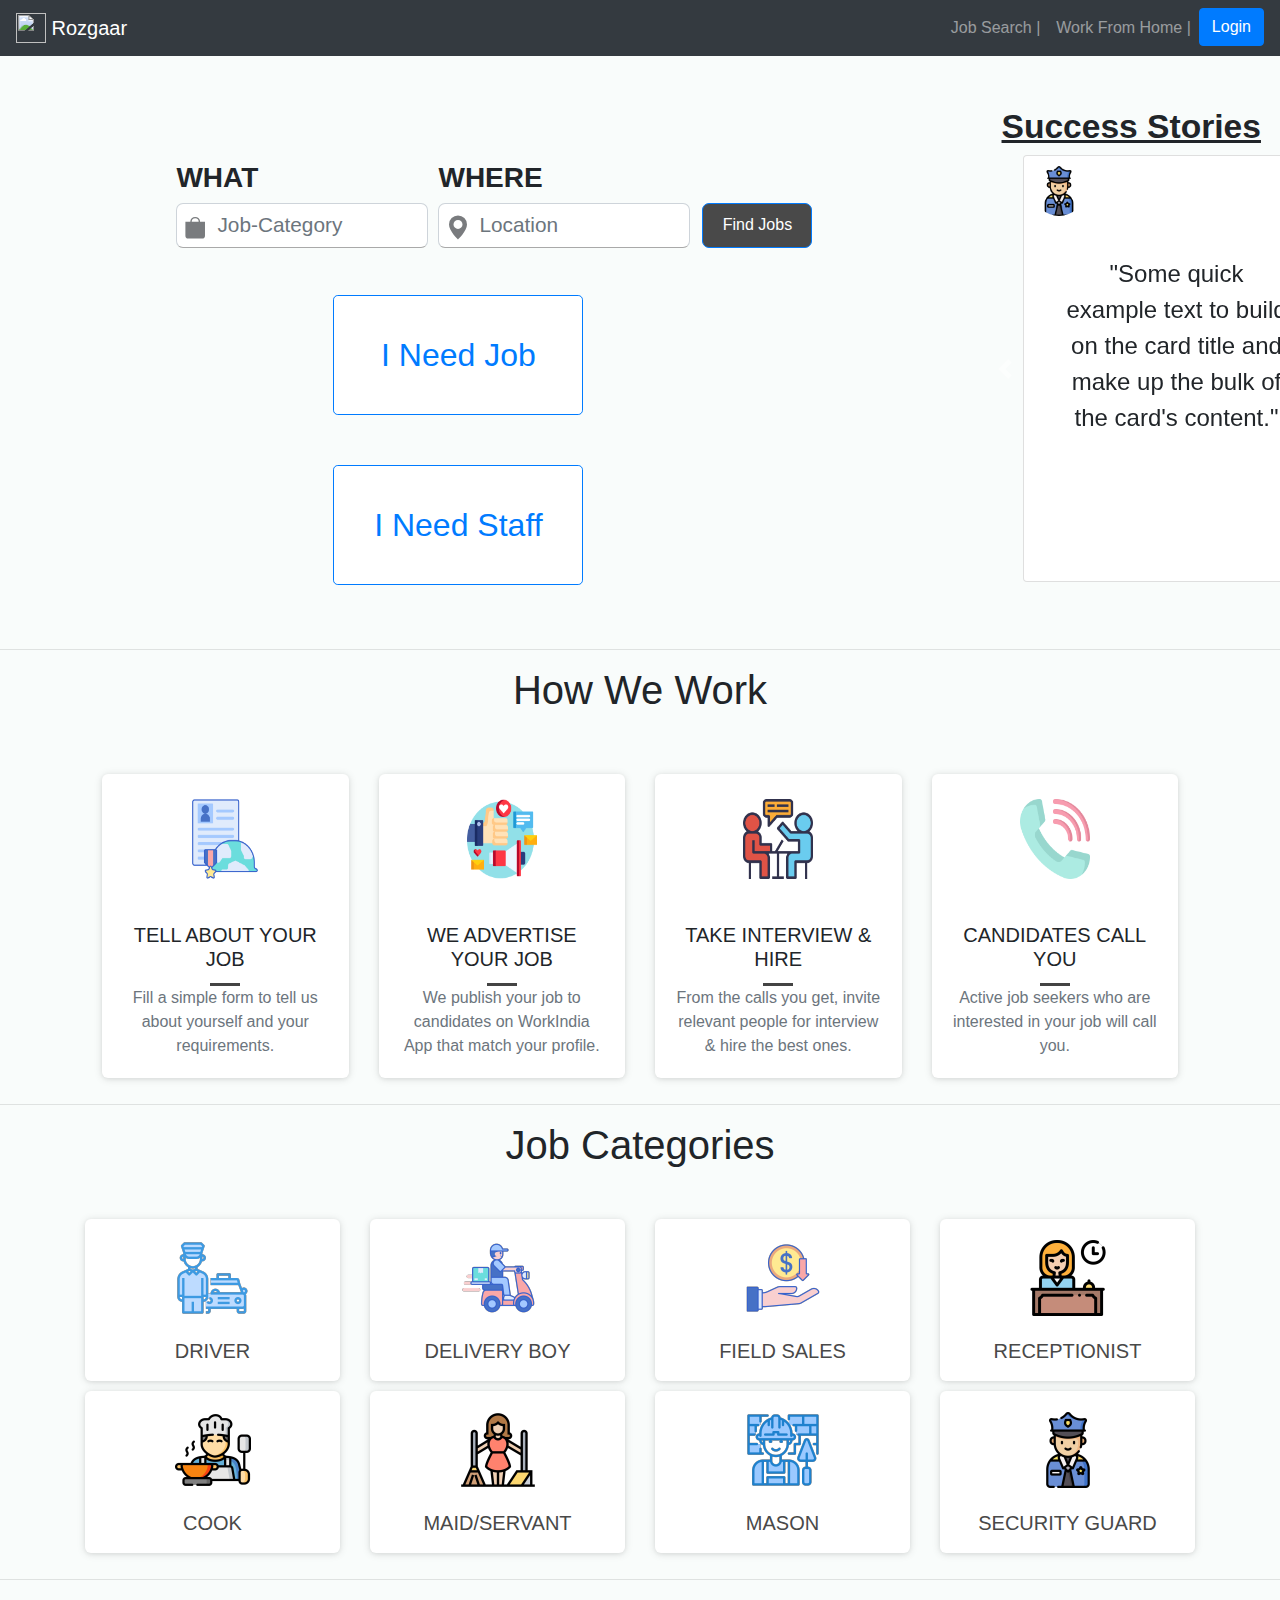
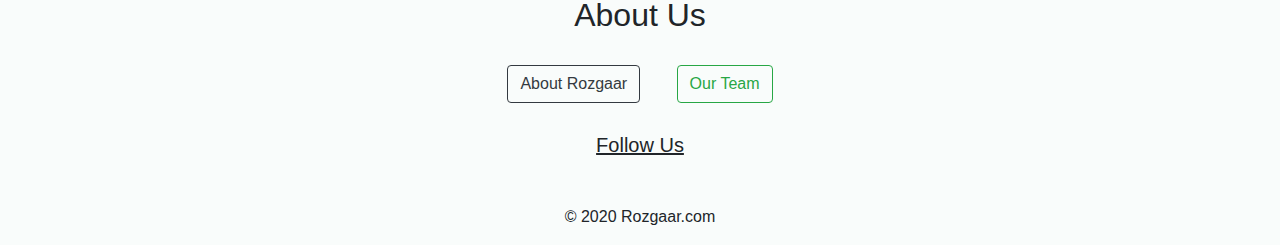
==== commit c02968bd: "new version by saurav" ====
--- a/index.html
+++ b/index.html
@@ -71,8 +71,8 @@
   <section id="SearchTabs">
    <br>
 
-   <div class="shadow">
-
+   <div class="shadowss">
+  
    <div class="row ">
     <div class="col-md-9 xp">
     <form>
@@ -102,7 +102,7 @@
       <br><br>
 </form>
     </div>
-    <div class="col-md-3 lp">
+    <div class="col-md-3 ">
         <div><h4 class="rvw">Success Stories</h4></div>
         <div id="carouselExampleIndicators" class="carousel slide slider" data-ride="carousel">
   <ol class="carousel-indicators">
@@ -148,7 +148,7 @@
     </div>
   </div>
    </div>
-   <br>
+   <hr style="color: grey;">
   </section>
 
 
@@ -162,16 +162,11 @@
 
   <!--   how we work :- job done by sunny-->
 
-      <section class="services-area" style="background: #f8f8fb; padding-top: 24px; padding-bottom: 30px;">
-          <div class="container">
-              <div class="row">
-                  <div class="col-lg-12 text-center services-title">
-                      <h1 class="text-center " style="margin-bottom: 50px;"> How We Work</h1>
-                         <!-- <div style="margin:0 auto;width:60px;height:10px;border-bottom:4px solid #444444;"></div> -->
-
-                  </div>
-              </div>
-              <div class="container services-list">
+      <section>
+<!--         <div class="container">-->
+              <h1 class="text-center " style="margin-bottom: 50px;"> How We Work</h1>
+              
+              <div class="container services-list services-area">
                   <div class="row">
                       <div class="col-lg-3 col-md-6 col-sm-12">
                           <div class="services">
@@ -232,7 +227,7 @@
                       </div>
                   </div>
               </div>
-          </div>
+<!--          </div>-->
             <hr style="color: grey;">
       </section>
 
--- a/styles.css
+++ b/styles.css
@@ -46,7 +46,7 @@
 /*  how to work */
 
 .services-area{
-    padding: 7rem 2rem;
+    padding: 0rem 2rem;
 }
 
  .services-area .services-title{
@@ -122,11 +122,10 @@
 .mast{
   text-align: center;
 }
-.shadow
+.shadowss
 {
     width:100%;
 }
-
 .forms
 {
     margin-top: 100px;
@@ -209,7 +208,7 @@
 }
 .slider
 {
-    height:450px;
+    text-align: center;
 }
 .game
 {
@@ -227,7 +226,7 @@
 }
 .setcrd
 {
-    margin-left: 25px;
+    margin-left: 40px;
     width:100%;
     height:427px;
 }
